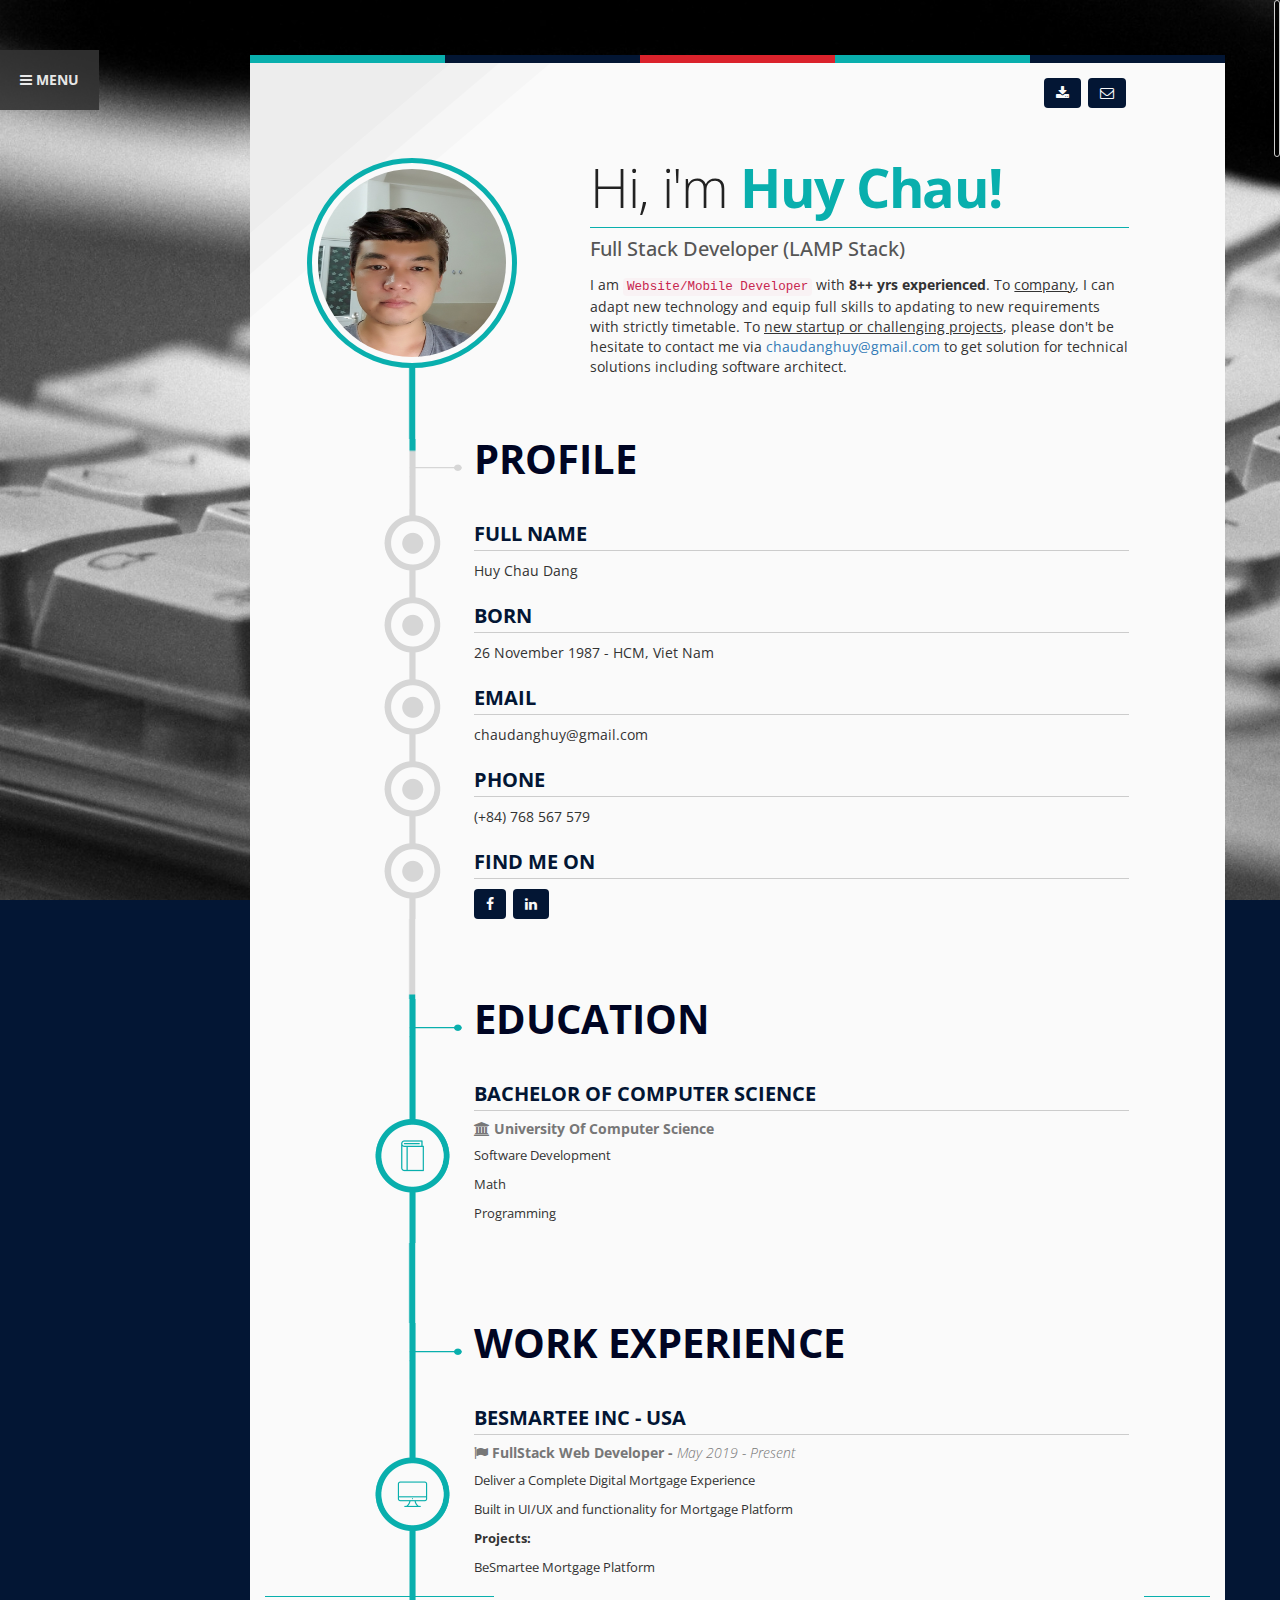
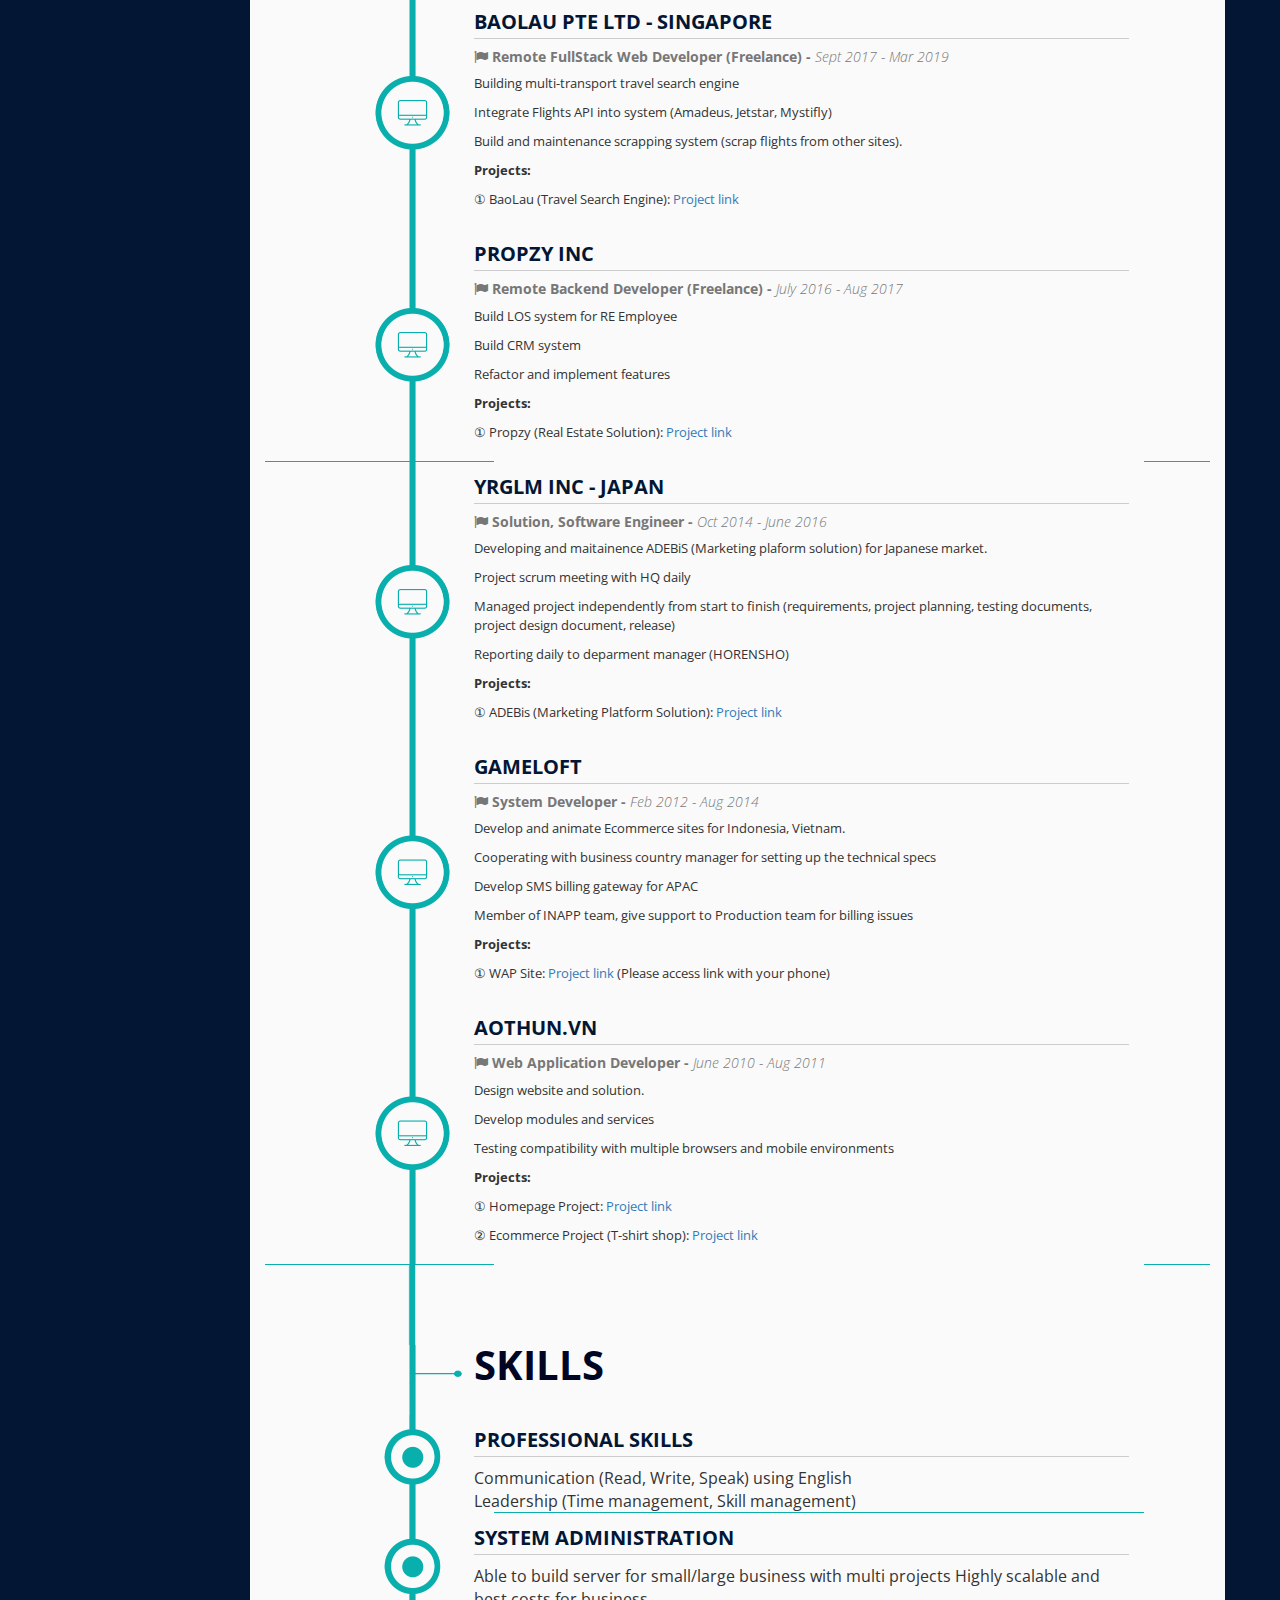
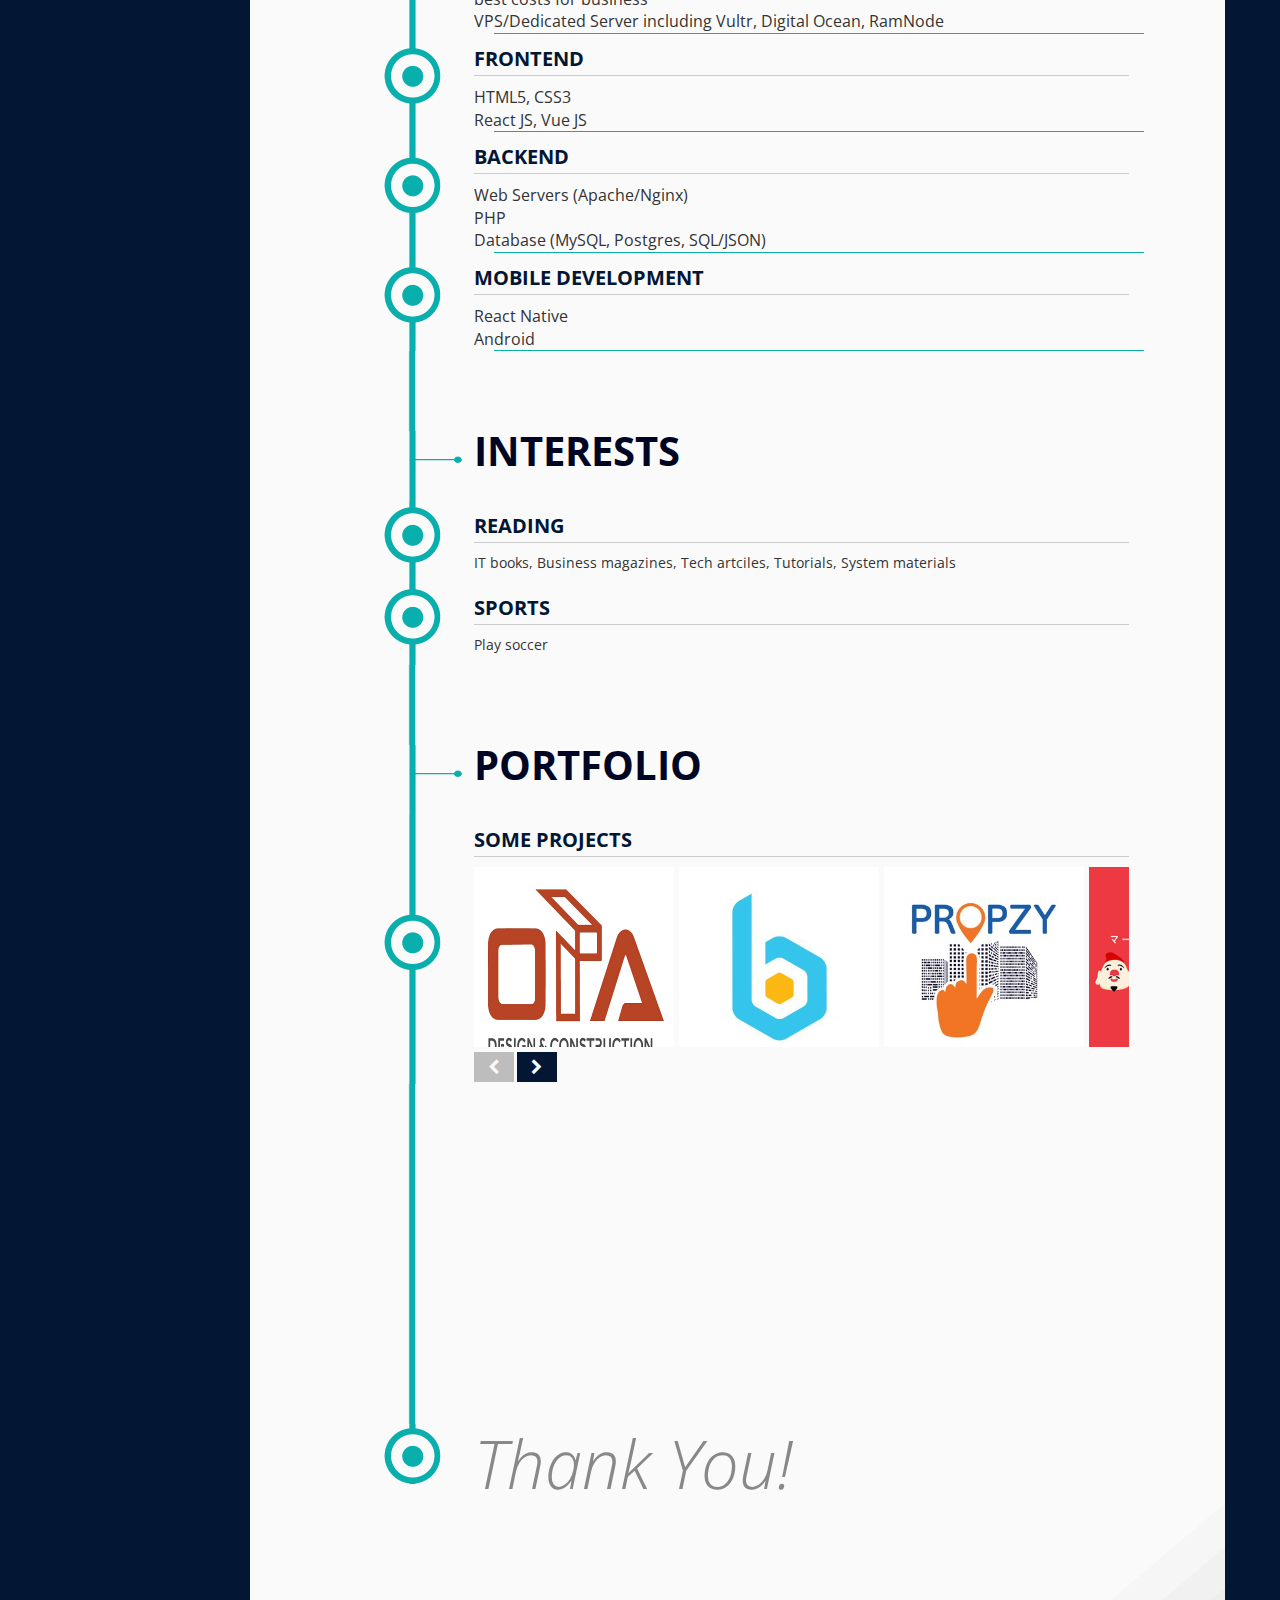
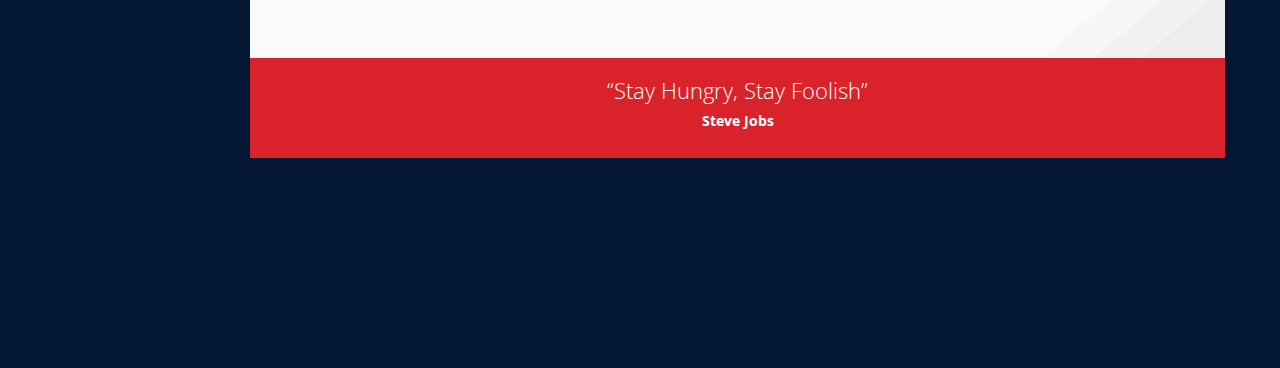
==== index.html @ f3440440 "change profile" ====
<!DOCTYPE html>
<html lang="en">
<head>
  <meta charset="utf-8">
  <!--[if IE]><meta http-equiv="X-UA-Compatible" content="IE=edge"><![endif]-->
  <meta name="viewport" content="width=device-width, initial-scale=1">

  <!-- Page title -->
  <title>Huy Chau Dang / CV & Portfolio</title>
  <!-- /Page title -->

  <!-- CSS Files
  ========================================================= -->
  <!-- Google web fonts - Open Sans -->
  <link href='http://fonts.googleapis.com/css?family=Open+Sans:400,300,700' rel='stylesheet' type='text/css'>
  <!-- /Google web fonts -->
  <!-- Bootstrap CSS -->
  <link href="webroot/bootstrap/css/bootstrap.min.css" rel="stylesheet">
  <!-- /Bootstrap CSS -->
  <!-- Font Awesome -->
  <link rel="stylesheet" href="webroot/font-awesome-4.6.3/css/font-awesome.min.css">
  <!-- /Font Awesome -->
  <!-- Nivo Lightbox -->
  <link href="webroot/css/nivo-lightbox.css" rel="stylesheet">
  <link rel="stylesheet" href="webroot/css/default.css" type="text/css" />
  <!-- /Nivo Lightbox -->
  <!-- Animate CSS -->
  <link href="webroot/css/animate.css" rel="stylesheet">
  <!-- /Animate CSS -->
  <!-- Theme Styles -->
  <link href="webroot/css/styles.css" rel="stylesheet">
   <link href="webroot/css/james.css" rel="stylesheet"> 
  <!-- Theme Styles -->
  <!-- / CSS Files
  ========================================================= -->


  <!-- HTML5 Shim and Respond.js IE8 support of HTML5 elements and media queries -->
  <!--[if lt IE 9]>
    <script src="https://oss.maxcdn.com/libs/html5shiv/3.7.0/html5shiv.js"></script>
    <script src="https://oss.maxcdn.com/libs/respond.js/1.4.2/respond.min.js"></script>
  <![endif]-->

  <!-- Favicon and Touch Icons
  ========================================================= -->
  <link rel="shortcut icon" href="favicon-vertica.ico" type="image/x-icon">
  <link rel="icon" href="favicon-vertica.ico" type="image/x-icon">
  <link href="apple-touch-icon-144.png" rel="apple-touch-icon-precomposed" sizes="144x144">
  <link href="apple-touch-icon-114-precomposed.png" rel="apple-touch-icon-precomposed" sizes="114x114">
  <link href="apple-touch-icon-72-precomposed.png" rel="apple-touch-icon-precomposed" sizes="72x72">
  <link href="apple-touch-icon-57.png" rel="apple-touch-icon-precomposed">
  <!-- /Favicon
  ========================================================= -->
</head>

<body data-spy="scroll" data-target="#side-menu">

<!-- Page Loader
========================================================= -->
<div class="loader" id="page-loader"> 
  <div class="loading-wrapper">
    <div class="tp-loader spinner"></div>
    <!-- Edit With Your Name -->
    <div class="side-menu-name">
      Huy <strong>Chau</strong>
    </div>
    <!-- /Edit With Your Name -->
    <!-- Edit With Your Job -->
    <p class="side-menu-job">Web Developer</p>
    <!-- /Edit With Your Job -->
  </div>   
</div>
<!-- /End of Page loader
========================================================= -->

<!-- SIDE MENU
========================================================= -->
<div class="side-menu-open hidden-sm hidden-xs">
  <!-- Menu-button -->
    <a href="#" class="btn btn-default side-menu-button"><i class="fa fa-bars"></i> MENU</a>
  <!-- /menu-button -->
</div>
<!-- Side Menu container -->
<div class="side-menu">
  <!-- close button -->
  <span id="side-menu-close"><i class="fa fa-times"></i></span>
  <!-- /close button -->

  <!-- Menu header -->
  <div class="side-menu-name">
    <!-- edit with your name -->
    Huy <strong>Chau</strong>
    <!-- /edit with your name -->
  </div>
  <!-- edit with your Job -->
  <p class="side-menu-job">Web Developer</p>
  <!-- /edit with your job -->
  <!-- /Menu Header -->

  <!-- Main Navigation -->
  <nav id="side-menu" class="side-menu-este">
    <ul class="nav side-menu-nav">
      <li><a href="#intro"><i class="fa fa-angle-right"></i> Intro</a></li>
      <li><a href="#education"><i class="fa fa-angle-right"></i> Education</a></li>
      <li><a href="#works"><i class="fa fa-angle-right"></i> Work Experience</a></li>
      <li><a href="#skills"><i class="fa fa-angle-right"></i> Skills</a></li>
      <li><a href="#interests"><i class="fa fa-angle-right"></i> Interests</a></li>
      <li><a href="#portfolio"><i class="fa fa-angle-right"></i> Portfolio</a></li>
      <!-- <li><a href="#contact"><i class="fa fa-angle-right"></i> Contact</a></li> -->
    </ul>
  </nav>
  <!-- /Main Navigation-->

  <!-- Other Buttons -->
  <div class="side-menu-buttons">
    <a href="webroot/files/cv_cdhuy.docx" class="btn btn-side-menu"><i class="fa fa-download"></i> Download my resume</a>
    <a href="https://chat.zalo.me/?phone=0768567579" target="_blank" class="btn btn-side-menu"><i class="fa fa-envelope-o"></i> Send me a message</a>
  </div>
  <!-- /Other Buttons-->
</div>
<!-- /side menu container -->

<!-- /SIDE MENU
========================================================= -->

<!-- CONTENT
========================================================= -->
<section id="content-body" class="container animated">
  <div class="row" id="intro">

    <!-- Header Colors -->
    <div class="col-md-10 col-sm-10  col-md-offset-2 col-sm-offset-1 clearfix top-colors">
      <div class="top-color top-color1"></div>
      <div class="top-color top-color2"></div>
      <div class="top-color top-color3"></div>
      <div class="top-color top-color1"></div>
      <div class="top-color top-color2"></div>
    </div>
    <!-- /Header Colors -->    
    
    <!-- Beginning of Content -->
    <div class="col-md-10 col-sm-10 col-md-offset-2 col-sm-offset-1 resume-container">
      
      <!-- Header Buttons -->
      <div class="row">
        <div class="header-buttons col-md-10 col-md-offset-1">
          <!-- Download Resume Button -->
          <a href="webroot/files/cv_cdhuy.docx" class="btn btn-default btn-top-resume"><i class="fa fa-download"></i><span class="btn-hide-text">Download my resume</span></a>
          <!-- /Download Resume Button -->
          <!-- Mail Button -->
          <a href="https://chat.zalo.me/?phone=0768567579" target="_blank" class="btn btn-default btn-top-message"><i class="fa fa-envelope-o"></i><span class="btn-hide-text">Send me a message</span></a>
          <!-- /Mail Button -->
        </div>
      </div>
      <!-- /Header Buttons -->

      <!-- =============== PROFILE INTRO ====================-->
      <div class="profile-intro row">
        <!-- Left Collum with Avatar pic -->
        <div class="col-md-4 profile-col">
          <!-- Avatar pic -->
          <div class="profile-pic">
            <div class="profile-border">
              <!-- Put your picture here ( 308px by 308px for retina display)-->
              <img class="img-fluid" src="webroot/img/avatar.jpeg" alt="">
              <!-- /Put your picture here -->
            </div>          
          </div>
           <!-- /Avatar pic -->
        </div>
        <!-- /Left columm with avatar pic -->
  
        <!-- Right Columm -->
        <div class="col-md-7">
          <!-- Welcome Title-->
          <h1 class="intro-title1">Hi, i'm <span class="color1 bold">Huy Chau!</span></h1>
          <!-- /Welcome Title -->
          <!-- Job - -->
          <h2 class="intro-title2">Full Stack Developer (LAMP Stack)</h2>
          <!-- /job -->
          <!-- Description -->
          <p>
            I am <code>Website/Mobile Developer</code> with <strong>8++ yrs experienced</strong>. To <u>company</u>, I can adapt new technology and equip full skills to apdating to new requirements with strictly timetable. To <u>new startup or challenging projects</u>, please don't be hesitate to contact me via <a href="mailto:chaudanghuy@gmail.com">chaudanghuy@gmail.com</a> to get solution for technical solutions including software architect.
          </p>		  
          <!-- /Description -->
        </div>
        <!-- /Right Collum -->
      </div>
      <!-- ============  /PROFILE INTRO ================= -->
      
      <!-- ============  TIMELINE ================= -->
      <div class="timeline-wrap">
        <div class="timeline-bg">

          <!-- ====>> SECTION: PROFILE INFOS <<====-->
          <section class="timeline profile-infos">

            <!-- VERTICAL MARGIN (necessary for the timeline effect) -->
            <div class="line row timeline-margin">
              <div class="content-wrap">
                <div class="col-md-1 bg1 timeline-space full-height hidden-sm hidden-xs"></div>
                <div class="col-md-2 timeline-progress hidden-sm hidden-xs full-height"></div>
                <div class="col-md-9 bg1 full-height"></div>
              </div>
            </div>
            <!-- /VERTICAL MARGIN -->

            <!-- SECTION TITLE -->
            <div class="line row">
              <!-- Margin Collums (necessary for the timeline effect) -->
              <div class="col-md-1 bg1 timeline-space full-height hidden-sm hidden-xs"></div>
              <div class="col-md-2 timeline-progress hidden-sm hidden-xs timeline-title full-height">
              </div>
              <!-- /Margin Collums -->
              <!-- Item Content -->
              <div class="col-md-8 content-wrap bg1">
                <!-- Section title -->
                <h2 class="section-title">Profile</h2>
                <!-- /Section title -->
              </div>
              <!-- /Item Content -->
              <!-- Margin Collum-->
              <div class="col-md-1 bg1 timeline-space full-height hidden-sm hidden-xs"></div>
              <!-- / Margin Collum-->
            </div>
            <!-- /SECTION TITLE -->

            <!-- SECTION ITEM -->
            <div class="line row">
              <!-- Margin Collums (necessary for the timeline effect) -->
              <div class="col-md-1 bg1 timeline-space full-height hidden-sm hidden-xs"></div>
              <div class="col-md-2 timeline-progress hidden-sm hidden-xs full-height timeline-point "></div>
              <!-- /Margin Collums -->
              <!-- Item Content -->
              <div class="col-md-8 content-wrap bg1">
                <div class="line-content">
                  <!-- Subtitle -->
                  <h3 class="section-item-title-1">Full Name</h3>
                  <!-- /Subtitle -->
                  <!-- content -->
                  <p>Huy Chau Dang</p>
                  <!-- /Content -->
                </div>
              </div>
              <!-- /Item Content -->
              <!-- Margin Collum-->
              <div class="col-md-1 bg1 timeline-space full-height hidden-sm hidden-xs"></div>
              <!-- /Margin Collum-->
            </div>
            <!-- /SECTION ITEM -->
            
            <!-- SECTION ITEM -->
            <div class="line row">
              <!-- Margin Collums (necessary for the timeline effect) -->
              <div class="col-md-1 bg1 timeline-space full-height hidden-sm hidden-xs"></div>
              <div class="col-md-2 timeline-progress hidden-sm hidden-xs full-height timeline-point "></div>
              <!-- /Margin Collums -->
              <!-- Item Content -->
              <div class="col-md-8 content-wrap bg1">
                <div class="line-content">
                  <!-- Subtitle -->
                  <h3 class="section-item-title-1">Born</h3>
                  <!-- /Subtitle -->
                  <!-- content -->
                  <p>26 November 1987 - HCM, Viet Nam</p>
                  <!-- /Content -->
                </div>
              </div>
              <!-- /Item Content -->
              <!-- Margin Collum-->
              <div class="col-md-1 bg1 timeline-space full-height hidden-sm hidden-xs"></div>
              <!-- /Margin Collum-->
            </div>
            <!-- /SECTION ITEM -->   

            <!-- SECTION ITEM -->
            <div class="line row">
              <!-- Margin Collums (necessary for the timeline effect) -->
              <div class="col-md-1 bg1 timeline-space full-height hidden-sm hidden-xs"></div>
              <div class="col-md-2 timeline-progress hidden-sm hidden-xs full-height timeline-point "></div>
              <!-- /Margin Collums -->
              <!-- Item Content -->
              <div class="col-md-8 content-wrap bg1">
                <div class="line-content">
                  <!-- Subtitle -->
                  <h3 class="section-item-title-1">Email</h3>
                  <!-- /Subtitle -->
                  <!-- content -->
                  <p>chaudanghuy@gmail.com</p>
                  <!-- /Content -->
                </div>
              </div>
              <!-- /Item Content -->
              <!-- Margin Collum -->
              <div class="col-md-1 bg1 timeline-space full-height hidden-sm hidden-xs"></div>
              <!-- /Margin Collums -->
            </div>
            <!-- /SECTION ITEM --> 
			
			<!-- SECTION ITEM -->
            <div class="line row">
              <!-- Margin Collums (necessary for the timeline effect) -->
              <div class="col-md-1 bg1 timeline-space full-height hidden-sm hidden-xs"></div>
              <div class="col-md-2 timeline-progress hidden-sm hidden-xs full-height timeline-point "></div>
              <!-- /Margin Collums -->
              <!-- Item Content -->
              <div class="col-md-8 content-wrap bg1">
                <div class="line-content">
                  <!-- Subtitle -->
                  <h3 class="section-item-title-1">Phone</h3>
                  <!-- /Subtitle -->
                  <!-- content -->
                  <p>(+84) 768 567 579</p>
                  <!-- /Content -->
                </div>
              </div>
              <!-- /Item Content -->
              <!-- Margin Collum -->
              <div class="col-md-1 bg1 timeline-space full-height hidden-sm hidden-xs"></div>
              <!-- /Margin Collums -->
            </div>
            <!-- /SECTION ITEM --> 

            <!-- SECTION ITEM -->
            <div class="line row">
              <!-- Margin Collums (necessary for the timeline effect) -->
              <div class="col-md-1 bg1 timeline-space full-height hidden-sm hidden-xs"></div>
              <div class="col-md-2 timeline-progress hidden-sm hidden-xs full-height timeline-point "></div>
              <!-- Margin Collums (necessary for the timeline effect) -->
              <!-- Item Content -->
              <div class="col-md-8 content-wrap bg1">
                <div class="line-content">
                  <!-- Subtitle -->
                  <h3 class="section-item-title-1">Find Me On</h3>
                  <!-- /Subtitle -->
                  <!-- content -->
                  <a href="https://www.facebook.com/chaudanghuy" class="btn btn-default"><i class="fa fa-facebook"></i></a> 
                  <!-- <a href="#" class="btn btn-default"><i class="fa fa-twitter"></i></a> -->
                  <a href="https://vn.linkedin.com/in/châu-huy-38834827" class="btn btn-default"><i class="fa fa-linkedin"></i></a>
                  <!-- <a href="#" class="btn btn-default"><i class="fa fa-link"></i></a>
                  <a href="#" class="btn btn-default"><i class="fa fa-paper-plane-o"></i></a> -->
                  <!-- /Content -->
                </div>
              </div>
              <!-- /Item Content -->
              <!-- Margin Collum -->
              <div class="col-md-1 bg1 timeline-space full-height hidden-sm hidden-xs"></div>
              <!-- /Margin Collum -->
            </div>
            <!-- /SECTION ITEM --> 
          </section>
          <!-- ==>> /SECTION: PROFILE INFOS -->     

          <!-- ====>> SECTION: EDUCATION <<====-->
          <section class="timeline education" id="education">

            <!-- Margin (necessary for the timeline effect) -->
            <div class="line row timeline-margin">
              <div class="content-wrap">
                <div class="col-md-1 bg1 timeline-space full-height hidden-sm hidden-xs"></div>
                <div class="col-md-2 timeline-progress hidden-sm hidden-xs full-height"></div>
                <div class="col-md-9 bg1 full-height"></div>
              </div>
            </div>
            <!-- /Margin -->

            <!-- SECTION TITLE -->
            <div class="line row">
              <!-- Margin Collums (necessary for the timeline effect) -->
              <div class="col-md-1 bg1 timeline-space full-height hidden-sm hidden-xs"></div>
              <div class="col-md-2 timeline-progress hidden-sm hidden-xs timeline-title full-height">
              </div>              
              <!-- /Margin Collums -->
              <!-- Item Content -->
              <div class="col-md-8 content-wrap bg1">
                <!-- Section title -->
                <h2 class="section-title">Education</h2>
                <!-- /Section title -->
              </div>
              <!-- /Item Content -->
              <!-- Margin Collum-->
              <div class="col-md-1 bg1 timeline-space full-height hidden-sm hidden-xs"></div>
              <!-- /Margin Collum-->
            </div>
            <!-- /SECTION TITLE -->

            <!-- SECTION ITEM -->
            <div class="line row">
              <!-- Margin Collums (necessary for the timeline effect) -->
              <div class="col-md-1 bg1 timeline-space full-height hidden-sm hidden-xs"></div>
              <div class="col-md-2 timeline-progress hidden-sm hidden-xs full-height timeline-education "></div>
              <!-- /Margin Collums -->
              <!-- Item Content -->
              <div class="col-md-8 content-wrap bg1">
                <div class="line-content line-content-education">
                  <!-- Graduation title -->
                  <h3 class="section-item-title-1">BACHELOR OF COMPUTER SCIENCE</h3>
                  <!-- /Graduation title -->
                  <!-- Graduation time -->
                  <h4 class="graduation-time"><i class="fa fa-university"></i> University Of Computer Science <!--- <span class="graduation-date">Graduation May 2009</span>--></h4>
                  <!-- /Graduation time -->
                  <!-- content -->
                  <div class="graduation-description">
                    <p>Software Development</p>
                    <p>Math</p>
                    <p>Programming</p>
                  </div>
                  <!-- /Content -->
                </div>
              </div>
              <!-- /Item Content -->
              <!-- Margin Collum -->
              <div class="col-md-1 bg1 timeline-space full-height hidden-sm hidden-xs"></div>
              <!-- /Margin Collum -->
            </div>
            <!-- /SECTION ITEM -->             
          </section>
          <!-- ==>> /SECTION: EDUCATION <<==== -->  

          <!-- ====>> SECTION: WORK EXPERIENCE <<====-->
          <section class="timeline work-experience" id="works">

            <!-- VERTICAL MARGIN (necessary for the timeline effect) -->
            <div class="line row timeline-margin">
              <div class="content-wrap">
                <div class="col-md-1 bg1 timeline-space full-height hidden-sm hidden-xs"></div>
                <div class="col-md-2 timeline-progress hidden-sm hidden-xs full-height"></div>
                <div class="col-md-9 bg1 full-height"></div>
              </div>
            </div>
            <!-- /VERTICAL MARGIN -->

            <!-- SECTION TITLE -->
            <div class="line row">
              <!-- Margin Collums (necessary for the timeline effect) -->
              <div class="col-md-1 bg1 timeline-space full-height hidden-sm hidden-xs"></div>
              <div class="col-md-2 timeline-progress hidden-sm hidden-xs timeline-title full-height"></div>
              <!-- /Margin Collums -->
              <!-- Item Content -->
              <div class="col-md-8 content-wrap bg1">
                <!-- Section title -->
                <h2 class="section-title">Work Experience</h2>
                <!-- /Section title -->
              </div>
              <!-- /Item Content -->
              <!-- Margin Collum-->
              <div class="col-md-1 bg1 timeline-space full-height hidden-sm hidden-xs"></div>
              <!-- /Margin Collum-->
            </div>
            <!-- /SECTION TITLE -->

            <!-- SECTION ITEM -->
            <div class="line row">
              <!-- Margin Collums (necessary for the timeline effect) -->
              <div class="col-md-1 bg1 timeline-space full-height hidden-sm hidden-xs"></div>
              <div class="col-md-2 timeline-progress hidden-sm hidden-xs full-height timeline-work "></div>
              <!-- /Margin Collums -->
              <!-- Item Content -->
              <div class="col-md-8 content-wrap bg1">
                <div class="line-content line-content-education">
                  <!-- Work Place -->
                  <h3 class="section-item-title-1">BeSmartee Inc - USA</h3>
                  <!-- /work place -->
                  <!-- Graduation time -->
                  <h4 class="job"><i class="fa fa-flag"></i> FullStack Web Developer - <span class="job-date">May 2019 - Present</span></h4>
                  <!-- /Graduation time -->
                  <!-- content -->
                  <div class="job-description">
					<p>Deliver a Complete Digital Mortgage Experience</p>
                    <p>Built in UI/UX and functionality for Mortgage Platform</p>
					<p><strong>Projects:</strong></p>
                    <p>BeSmartee Mortgage Platform</p>
                  </div>
                  <!-- /Content -->
                </div>
              </div>
              <!-- /Item Content -->
              <!-- Margin Collum-->
              <div class="col-md-1 bg1 timeline-space full-height hidden-sm hidden-xs"></div>
              <!-- /Margin Collum-->
            </div>
            <!-- /SECTION ITEM -->

            <!-- SECTION ITEM -->
            <div class="line row">
              <!-- Margin Collums (necessary for the timeline effect) -->
              <div class="col-md-1 bg1 timeline-space full-height hidden-sm hidden-xs"></div>
              <div class="col-md-2 timeline-progress hidden-sm hidden-xs full-height timeline-work "></div>
              <!-- /Margin Collums -->
              <!-- Item Content -->
              <div class="col-md-8 content-wrap bg1">
                <div class="line-content line-content-education">
                  <!-- Work Place -->
                  <h3 class="section-item-title-1">BaoLau PTE LTD - SINGAPORE</h3>
                  <!-- /work place -->
                  <!-- Graduation time -->
                  <h4 class="job"><i class="fa fa-flag"></i> Remote FullStack Web Developer (Freelance) - <span class="job-date">Sept 2017 - Mar 2019</span></h4>
                  <!-- /Graduation time -->
                  <!-- content -->
                  <div class="job-description">
					<p>Building multi-transport travel search engine</p>
                    <p>Integrate Flights API into system (Amadeus, Jetstar, Mystifly)</p>
                    <p>Build and maintenance scrapping system (scrap flights from other sites).</p>                    
					<p><strong>Projects:</strong></p>
                    <p>① BaoLau (Travel Search Engine): <a href="https://www.baolau.com/" target="_blank">Project link</a></p>
                  </div>
                  <!-- /Content -->
                </div>
              </div>
              <!-- /Item Content -->
              <!-- Margin Collum-->
              <div class="col-md-1 bg1 timeline-space full-height hidden-sm hidden-xs"></div>
              <!-- /Margin Collum-->
            </div>
            <!-- /SECTION ITEM -->

            <!-- SECTION ITEM -->
            <div class="line row">
              <!-- Margin Collums (necessary for the timeline effect) -->
              <div class="col-md-1 bg1 timeline-space full-height hidden-sm hidden-xs"></div>
              <div class="col-md-2 timeline-progress hidden-sm hidden-xs full-height timeline-work "></div>
              <!-- /Margin Collums -->
              <!-- Item Content -->
              <div class="col-md-8 content-wrap bg1">
                <div class="line-content line-content-education">
                  <!-- Work Place -->
                  <h3 class="section-item-title-1">Propzy Inc</h3>
                  <!-- /work place -->
                  <!-- Graduation time -->
                  <h4 class="job"><i class="fa fa-flag"></i> Remote Backend Developer (Freelance) - <span class="job-date">July 2016 - Aug 2017</span></h4>
                  <!-- /Graduation time -->
                  <!-- content -->
                  <div class="job-description">
                    <p>Build LOS system for RE Employee</p>
					<p>Build CRM system</p>
					<p>Refactor and implement features</p>
					<p><strong>Projects:</strong></p>
                    <p>① Propzy (Real Estate Solution): <a href="https://propzy.vn/" target="_blank">Project link</a></p>
                  </div>
                  <!-- /Content -->
                </div>
              </div>
              <!-- /Item Content -->
              <!-- Margin Collum-->
              <div class="col-md-1 bg1 timeline-space full-height hidden-sm hidden-xs"></div>
              <!-- /Margin Collum-->
            </div>
            <!-- /SECTION ITEM -->

            <!-- SECTION ITEM -->
            <div class="line row">
              <!-- Margin Collums (necessary for the timeline effect) -->
              <div class="col-md-1 bg1 timeline-space full-height hidden-sm hidden-xs"></div>
              <div class="col-md-2 timeline-progress hidden-sm hidden-xs full-height timeline-work "></div>
              <!-- /Margin Collums -->
              <!-- Item Content -->
              <div class="col-md-8 content-wrap bg1">
                <div class="line-content line-content-education">
                  <!-- Work Place -->
                  <h3 class="section-item-title-1">YRGLM Inc - Japan</h3>
                  <!-- /work place -->
                  <!-- Graduation time -->
                  <h4 class="job"><i class="fa fa-flag"></i> Solution, Software Engineer - <span class="job-date">Oct 2014 - June 2016</span></h4>
                  <!-- /Graduation time -->
                  <!-- content -->
                  <div class="job-description">
                    <p>Developing and maitainence ADEBiS (Marketing plaform solution) for Japanese market.</p>
                    <p>Project scrum meeting with HQ daily</p>
                    <p>Managed project independently from start to finish (requirements, project planning, testing documents, project design document, release)</p>                    
                    <p>Reporting daily to deparment manager (HORENSHO)</p>
                    <p><strong>Projects:</strong></p>
                    <p>① ADEBis (Marketing Platform Solution): <a href="http://hotei.ebis.ne.jp" target="_blank">Project link</a></p>
                  </div>
                  <!-- /Content -->
                </div>
              </div>
              <!-- /Item Content -->
              <!-- Margin Collum-->
              <div class="col-md-1 bg1 timeline-space full-height hidden-sm hidden-xs"></div>
              <!-- /Margin Collum-->
            </div>
            <!-- /SECTION ITEM -->

            <!-- SECTION ITEM -->
            <div class="line row">
              <!-- Margin Collums (necessary for the timeline effect) -->
              <div class="col-md-1 bg1 timeline-space full-height hidden-sm hidden-xs"></div>
              <div class="col-md-2 timeline-progress hidden-sm hidden-xs full-height timeline-work "></div>
              <!-- /Margin Collums -->
              <!-- Item Content -->
              <div class="col-md-8 content-wrap bg1">
                <div class="line-content line-content-education">
                  <!-- Work Place -->
                  <h3 class="section-item-title-1">Gameloft</h3>
                  <!-- /work place -->
                  <!-- Graduation time -->
                  <h4 class="job"><i class="fa fa-flag"></i> System Developer - <span class="job-date">Feb 2012 - Aug 2014</span></h4>
                  <!-- /Graduation time -->
                  <!-- content -->
                  <div class="job-description">
                    <p>Develop and animate Ecommerce sites for Indonesia, Vietnam.</p>
                    <p>Cooperating with business country manager for setting up the technical specs</p>
                    <p>Develop SMS billing gateway for APAC</p>
                    <p>Member of INAPP team, give support to Production team for billing issues</p>
                    <p><strong>Projects:</strong></p>
                    <p>① WAP Site: <a href="http://wapshop.gameloft.com/" target="_blank">Project link</a> (Please access link with your phone)</p>
                  </div>
                  <!-- /Content -->
                </div>
              </div>
              <!-- /Item Content -->
              <!-- Margin Collum-->
              <div class="col-md-1 bg1 timeline-space full-height hidden-sm hidden-xs"></div>
              <!-- /Margin Collum-->
            </div>
            <!-- /SECTION ITEM -->  

            <!-- SECTION ITEM -->
            <div class="line row">
              <!-- Margin Collums (necessary for the timeline effect) -->
              <div class="col-md-1 bg1 timeline-space full-height hidden-sm hidden-xs"></div>
              <div class="col-md-2 timeline-progress hidden-sm hidden-xs full-height timeline-work "></div>
              <!-- /Margin Collums -->
              <!-- Item Content -->
              <div class="col-md-8 content-wrap bg1">
                <div class="line-content line-content-education">
                  <!-- Work Place -->
                  <h3 class="section-item-title-1">Aothun.vn</h3>
                  <!-- /work place -->
                  <!-- Graduation time -->
                  <h4 class="job"><i class="fa fa-flag"></i> Web Application Developer - <span class="job-date">June 2010 - Aug 2011</span></h4>
                  <!-- /Graduation time -->
                  <!-- content -->
                  <div class="job-description">
                    <p>Design website and solution.</p>
                    <p>Develop modules and services</p>
                    <p>Testing compatibility with multiple browsers and mobile environments</p>
                    <p><strong>Projects:</strong></p>
                    <p>① Homepage Project: <a href="http://www.aothun.vn" target="_blank">Project link</a></p>
                    <p>② Ecommerce Project (T-shirt shop): <a href="http://shop.aothun.vn" target="_blank">Project link</a></p>                    
                  </div>
                  <!-- /Content -->
                </div>
              </div>
              <!-- /Item Content -->
              <!-- Margin Collum-->
              <div class="col-md-1 bg1 timeline-space full-height hidden-sm hidden-xs"></div>
              <!-- /Margin Collum-->
            </div>
            <!-- /SECTION ITEM -->           
          </section>
          <!-- ==>> /SECTION: WORK EXPERIENCE <<==== --> 

          <!-- ====>> SECTION: SKILLS <<====-->
          <section class="timeline skills" id="skills">

            <!-- VERTICAL MARGIN (necessary for the timeline effect) -->
            <div class="line row timeline-margin">
              <div class="content-wrap">
                <div class="col-md-1 bg1 timeline-space full-height hidden-sm hidden-xs"></div>
                <div class="col-md-2 timeline-progress hidden-sm hidden-xs full-height"></div>
                <div class="col-md-9 bg1 full-height"></div>
              </div>
            </div>
            <!-- /VERTICAL MARGIN -->

            <!-- SECTION TITLE -->
            <div class="line row">
              <!-- VERTICAL MARGIN (necessary for the timeline effect) -->
              <div class="col-md-1 bg1 timeline-space full-height hidden-sm hidden-xs"></div>
              <div class="col-md-2 timeline-progress hidden-sm hidden-xs timeline-title full-height"></div>
              <!-- /VERTICAL MARGIN (necessary for the timeline effect) -->
              <!-- Item Content -->
              <div class="col-md-8 content-wrap bg1">
                <!-- Section title -->
                <h2 class="section-title">Skills</h2>
                <!-- /Section title -->
              </div>
              <!-- /Item Content -->
              <!-- Margin Collum-->
              <div class="col-md-1 bg1 timeline-space full-height hidden-sm hidden-xs"></div>
              <!-- /Margin Collum-->
            </div>
            <!-- /SECTION TITLE -->

            <!-- SECTION ITEM -->
            <div class="line row">
              <!-- Margin Collums (necessary for the timeline effect) -->
              <div class="col-md-1 bg1 timeline-space full-height hidden-sm hidden-xs"></div>
              <div class="col-md-2 timeline-progress hidden-sm hidden-xs full-height timeline-point "></div>
              <!-- / Margin Collums -->
              <!-- Item Content -->
              <div class="col-md-8 content-wrap bg1">
                <div class="line-content">
                  <!-- Subtitle -->
                  <h3 class="section-item-title-1">Professional Skills</h3>
                  <!-- /Subtitle -->
                  <!-- content -->
                  <ul class="skills-list">
                    <!-- item-list -->
                    <li>
                      Communication (Read, Write, Speak) using English
                    </li>
                    <!-- /item list -->
                    <!-- item-list -->
                    <li>
                     Leadership (Time management, Skill management)
                    </li>
                    <!-- /item list -->
                    <!-- item-list -->
                    <!-- <li>
                      
                    </li> -->
                    <!-- /item list -->
                  </ul>
                  <!-- /Content -->
                </div>
              </div>
              <!-- /Item Content -->
              <!-- Margin Collum-->
              <div class="col-md-1 bg1 timeline-space full-height hidden-sm hidden-xs"></div>
              <!-- /Margin Collum-->
            </div>
            <!-- /SECTION ITEM -->
            
            <!-- SECTION ITEM -->
            <div class="line row">
              <!-- Margin Collums (necessary for the timeline effect) -->
              <div class="col-md-1 bg1 timeline-space full-height hidden-sm hidden-xs"></div>
              <div class="col-md-2 timeline-progress hidden-sm hidden-xs full-height timeline-point "></div>
              <!-- /Margin Collums -->
              <!-- Item Content -->
              <div class="col-md-8 content-wrap bg1">
                <div class="line-content">
                  <!-- Subtitle -->
                  <h3 class="section-item-title-1">System Administration</h3>
                  <!-- /Subtitle -->
                  <!-- content -->
                  <ul class="skills-list">
                    <!-- item-list -->
                    <li>
                      Able to build server for small/large business with multi projects
                      Highly scalable and best costs for business                      
                    </li>
                    <!-- /item list -->
                    <!-- item-list -->
                    <li>
                      VPS/Dedicated Server including Vultr, Digital Ocean, RamNode
                    </li>
                  </ul>
                  <!-- /Content -->
                </div>
              </div>
              <!-- /Item Content -->              
              <!-- Margin Collum-->
              <div class="col-md-1 bg1 timeline-space full-height hidden-sm hidden-xs"></div>
              <!-- /Margin Collum-->
            </div>
            <!-- /SECTION ITEM --> 

            <!-- SECTION ITEM -->
            <div class="line row">
              <!-- Margin Collums (necessary for the timeline effect) -->
              <div class="col-md-1 bg1 timeline-space full-height hidden-sm hidden-xs"></div>
              <div class="col-md-2 timeline-progress hidden-sm hidden-xs full-height timeline-point "></div>
              <!-- /Margin Collums (necessary for the timeline effect) -->
              <!-- Item Content -->
              <div class="col-md-8 content-wrap bg1">
                <div class="line-content">
                  <!-- Subtitle -->
                  <h3 class="section-item-title-1">Frontend</h3>
                  <!-- /Subtitle -->
                  <!-- content -->
                  <ul class="skills-list">
                    <!-- item-list -->
                    <li>
                      HTML5, CSS3
                    </li>
                    <li>
                      React JS, Vue JS
                    </li>
                  </ul>
                  <!-- /Content -->
                </div>
              </div>
              <!-- /Item Content -->
              <!-- Margin Collum-->
              <div class="col-md-1 bg1 timeline-space full-height hidden-sm hidden-xs"></div>
              <!-- /Margin Collum-->
            </div>
            <!-- /SECTION ITEM --> 

            <!-- SECTION ITEM -->
            <div class="line row">
              <!-- Margin Collums (necessary for the timeline effect) -->
              <div class="col-md-1 bg1 timeline-space full-height hidden-sm hidden-xs"></div>
              <div class="col-md-2 timeline-progress hidden-sm hidden-xs full-height timeline-point "></div>
              <!-- Item Content -->
              <div class="col-md-8 content-wrap bg1">
                <div class="line-content">
                  <!-- Subtitle -->
                  <h3 class="section-item-title-1">Backend</h3>
                  <!-- /Subtitle -->
                  <!-- content -->
                  <ul class="skills-list">
                    <!-- item-list -->
                    <li>
                      Web Servers (Apache/Nginx)
                    </li>
                    <!-- /item list -->
                    <!-- item-list -->
                    <li>
                      PHP
                    </li>
                    <!-- /item list -->
                    <!-- item-list -->
                    <li>
                      Database (MySQL, Postgres, SQL/JSON)
                    </li>
                    <!-- /item list -->
                  </ul>
                  <!-- /Content -->
                </div>
              </div>
              <!-- /Item Content -->
              <!-- Margin Collum-->
              <div class="col-md-1 bg1 timeline-space full-height hidden-sm hidden-xs"></div>
              <!-- /Margin Collum-->
            </div>
            <!-- /SECTION ITEM --> 

            <!-- SECTION ITEM -->
            <div class="line row">
              <!-- Margin Collums (necessary for the timeline effect) -->
              <div class="col-md-1 bg1 timeline-space full-height hidden-sm hidden-xs"></div>
              <div class="col-md-2 timeline-progress hidden-sm hidden-xs full-height timeline-point "></div>
              <!-- Item Content -->
              <div class="col-md-8 content-wrap bg1">
                <div class="line-content">
                  <!-- Subtitle -->
                  <h3 class="section-item-title-1">Mobile Development</h3>
                  <!-- /Subtitle -->
                  <!-- content -->
                  <ul class="skills-list">
                    <!-- item-list -->
                    <li>
                      React Native
                    </li>
                    <!-- /item list -->
                    <!-- item-list -->
                    <li>
                      Android
                    </li>
                    <!-- /item list -->                    
                  </ul>
                  <!-- /Content -->
                </div>
              </div>
              <!-- /Item Content -->
              <!-- Margin Collum-->
              <div class="col-md-1 bg1 timeline-space full-height hidden-sm hidden-xs"></div>
              <!-- /Margin Collum-->
            </div>
            <!-- /SECTION ITEM --> 
          </section>
          <!-- ==>> /SECTION: SKILLS -->

          <!-- ====>> SECTION: INTERESTS <<====-->
          <section class="timeline" id="interests">

            <!-- VERTICAL MARGIN (necessary for the timeline effect) -->
            <div class="line row timeline-margin">
              <div class="content-wrap">
                <div class="col-md-1 bg1 timeline-space full-height hidden-sm hidden-xs"></div>
                <div class="col-md-2 timeline-progress hidden-sm hidden-xs full-height"></div>
                <div class="col-md-9 bg1 full-height"></div>
              </div>
            </div>
            <!-- /VERTICAL MARGIN -->

            <!-- SECTION TITLE -->
            <div class="line row">
              <!-- Margin Collums (necessary for the timeline effect) -->
              <div class="col-md-1 bg1 timeline-space full-height hidden-sm hidden-xs"></div>
              <div class="col-md-2 timeline-progress hidden-sm hidden-xs timeline-title full-height"></div>
              <!-- /Margin Collums -->
              <!-- Item Content -->
              <div class="col-md-8 content-wrap bg1">
                <!-- Section title -->
                <h2 class="section-title">Interests</h2>
                <!-- /Section title -->
              </div>
              <!-- /Item Content -->
              <!-- Margin Collum-->
              <div class="col-md-1 bg1 timeline-space full-height hidden-sm hidden-xs"></div>
              <!-- /Margin Collum-->
            </div>
            <!-- /SECTION TITLE -->

            <!-- SECTION ITEM -->
            <div class="line row">
              <!-- Margin Collums (necessary for the timeline effect) -->
              <div class="col-md-1 bg1 timeline-space full-height hidden-sm hidden-xs"></div>
              <div class="col-md-2 timeline-progress hidden-sm hidden-xs full-height timeline-point "></div>
              <!-- /Margin Collums -->
              <!-- Item Content -->
              <div class="col-md-8 content-wrap bg1">
                <div class="line-content">
                  <!-- Subtitle -->
                  <h3 class="section-item-title-1">Reading</h3>
                  <!-- /Subtitle -->
                  <!-- content -->
                  <p>IT books, Business magazines, Tech artciles, Tutorials, System materials</p>
                  <!-- /Content -->
                </div>
              </div>
              <!-- /Item Content -->
              <!-- Margin Collum-->
              <div class="col-md-1 bg1 timeline-space full-height hidden-sm hidden-xs"></div>
              <!-- /Margin Collum-->
            </div>
            <!-- /SECTION ITEM -->
            
            <!-- SECTION ITEM -->
            <div class="line row">
              <!-- Margin Collums (necessary for the timeline effect) -->
              <div class="col-md-1 bg1 timeline-space full-height hidden-sm hidden-xs"></div>
              <div class="col-md-2 timeline-progress hidden-sm hidden-xs full-height timeline-point "></div>
              <!-- /Margin Collums -->
              <!-- Item Content -->
              <div class="col-md-8 content-wrap bg1">
                <div class="line-content">
                  <!-- Subtitle -->
                  <h3 class="section-item-title-1">Sports</h3>
                  <!-- /Subtitle -->
                  <!-- content -->
                  <p>Play soccer</p>
                  <!-- /Content -->
                </div>
              </div>
              <!-- /Item Content -->
              <!-- Margin Collum-->
              <div class="col-md-1 bg1 timeline-space full-height hidden-sm hidden-xs"></div>
              <!-- /Margin Collum-->
            </div>
            <!-- /SECTION ITEM -->   
          </section>
          <!-- ==>> /SECTION: INTERESTS -->

           <!-- ====>> SECTION: PORTFOLIO <<====-->
          <section class="timeline portfolio" id="portfolio">

            <!-- VERTICAL MARGIN (necessary for the timeline effect) -->
            <div class="line row timeline-margin">
              <div class="content-wrap">
                <div class="col-md-1 bg1 timeline-space full-height hidden-sm hidden-xs"></div>
                <div class="col-md-2 timeline-progress hidden-sm hidden-xs full-height"></div>
                <div class="col-md-9 bg1 full-height"></div>
              </div>
            </div>
            <!-- /VERTICAL MARGIN -->

            <!-- SECTION TITLE -->
            <div class="line row">
              <!-- Margin Collums (necessary for the timeline effect) -->
              <div class="col-md-1 bg1 timeline-space full-height hidden-sm hidden-xs"></div>
              <div class="col-md-2 timeline-progress hidden-sm hidden-xs timeline-title full-height"></div>
              <!-- /Margin Collums -->
              <!-- Item Content -->
              <div class="col-md-8 content-wrap bg1">
                <!-- Section title -->
                <h2 class="section-title">Portfolio</h2>
                <!-- /Section title -->
              </div>
              <!-- Item Content -->
              <!-- Margin Collum-->
              <div class="col-md-1 bg1 timeline-space full-height hidden-sm hidden-xs"></div>
              <!-- /Margin Collum-->
            </div>
            <!-- /SECTION TITLE -->

            <!-- SECTION ITEM -->
            <div class="line row">
              <!-- Margin Collums (necessary for the timeline effect) -->
              <div class="col-md-1 bg1 timeline-space full-height hidden-sm hidden-xs"></div>
              <div class="col-md-2 timeline-progress hidden-sm hidden-xs full-height timeline-point "></div>
              <!-- /Margin Collums -->
              <!-- Item Content -->
              <div class="col-md-8 content-wrap bg1">
                <div class="line-content">
                  <!-- Subtitle -->
                  <h3 class="section-item-title-1">Some Projects</h3>
                  <!-- /Subtitle -->
                  <!-- content -->
                  <div class="portfolio-itens clearfix">  
                    
                    <!-- Portfolio item -->
                    <div class="portfolio-item">
                      <!-- Link to the item image (Put the long description on  "a" title)-->
                      <a href="https://www.ota.com.vn" target="_blank" title="BaoLau" class="nivobox" data-lightbox-gallery="portfolio" style="background-color: black; height: 100%">
                        <div class="hover">
                          <p class="zoomi"><i class="fa fa-search"></i></p>
                          <!-- Item short title -->
                          <p class="portfolio-item-title"><strong>Architect & Design Solution Agency</strong><br/></p>
                        </div>
                        <div class="hover-bg-wrapper">
                          <div class="hover-bg"></div>
                        </div>
                        <div class="portfolio-item-thumbnail">
                          <!-- Thumbnail of the portfolio image (400x360 for retina display) -->
                          <img src="webroot/img/ota_logo.png" alt="">
                        </div>                        
                      </a>
                    </div>
                    <!-- /Portfolio item -->
                    
                    <!-- Portfolio item -->
                    <div class="portfolio-item">
                      <!-- Link to the item image (Put the long description on  "a" title)-->
                      <a href="https://www.baolau.com" target="_blank" title="BaoLau" class="nivobox" data-lightbox-gallery="portfolio" style="background-color: black; height: 100%">
                        <div class="hover">
                          <p class="zoomi"><i class="fa fa-search"></i></p>
                          <!-- Item short title -->
                          <p class="portfolio-item-title"><strong>Travel Search Engine</strong><br/></p>
                        </div>
                        <div class="hover-bg-wrapper">
                          <div class="hover-bg"></div>
                        </div>
                        <div class="portfolio-item-thumbnail">
                          <!-- Thumbnail of the portfolio image (400x360 for retina display) -->
                          <img src="webroot/img/baolau.jpg" alt="">
                        </div>                        
                      </a>
                    </div>
                    <!-- /Portfolio item -->  

                    <!-- Portfolio item -->
                    <div class="portfolio-item">
                      <!-- Link to the item image (Put the long description on  "a" title)-->
                      <a href="https://www.propzy.vn/" target="_blank" title="Propzy" class="nivobox" data-lightbox-gallery="portfolio">
                        <div class="hover">
                          <p class="zoomi"><i class="fa fa-search"></i></p>
                          <!-- Item short title -->
                          <p class="portfolio-item-title"><strong>Real Estate</strong><br/> Solution</p>
                        </div>
                        <div class="hover-bg-wrapper">
                          <div class="hover-bg"></div>
                        </div>
                        <div class="portfolio-item-thumbnail">
                          <!-- Thumbnail of the portfolio image (400x360 for retina display) -->
                          <img src="webroot/img/propzy.jpg" alt="">
                        </div>                        
                      </a>
                    </div>
                    <!-- /Portfolio item -->

                    <!-- Portfolio item -->
                    <div class="portfolio-item">
                      <!-- Link to the item image (Put the long description on  "a" title)-->
                      <a href="webroot/img/ebis.JPG" title="Homepage of Marketing Platform ADEBis" class="nivobox" data-lightbox-gallery="portfolio">
                        <div class="hover">
                          <p class="zoomi"><i class="fa fa-search"></i></p>
                          <!-- Item short title -->
                          <p class="portfolio-item-title"><strong>ADEBis</strong><br/> Marketing Platform Solution</p>
                        </div>
                        <div class="hover-bg-wrapper">
                          <div class="hover-bg"></div>
                        </div>
                        <div class="portfolio-item-thumbnail">
                          <!-- Thumbnail of the portfolio image (400x360 for retina display) -->
                          <img src="webroot/img/template-icon-03.jpg" alt="">
                        </div>                        
                      </a>
                    </div>
                    <!-- /Portfolio item -->       
                    
                    <!-- Portfolio item -->
                    <div class="portfolio-item">
                      <!-- Link to the item image (Put the long description on  "a" title)-->
                      <a href="https://www.phimmuot.net" target="_blank" title="PhimMuot" class="nivobox" data-lightbox-gallery="portfolio" style="background-color: black; height: 100%">
                        <div class="hover">
                          <p class="zoomi"><i class="fa fa-search"></i></p>
                          <!-- Item short title -->
                          <p class="portfolio-item-title"><strong>Phim Muot</strong><br/></p>
                        </div>
                        <div class="hover-bg-wrapper">
                          <div class="hover-bg"></div>
                        </div>
                        <div class="portfolio-item-thumbnail">
                          <!-- Thumbnail of the portfolio image (400x360 for retina display) -->
                          <img src="webroot/img/phimmuot_logo.png" alt="">
                        </div>                        
                      </a>
                    </div>
                    <!-- /Portfolio item -->  
                  </div>
                  <!-- /Content -->
                </div>
              </div>
              <!-- Item Content -->
              <!-- Margin Collum-->
              <div class="col-md-1 bg1 timeline-space full-height hidden-sm hidden-xs"></div>
              <!-- /Margin Collum-->
            </div>
            <!-- /SECTION ITEM -->
          </section>
          <!-- ==>> /SECTION: PORTFOLIO -->
        
          <!-- ====>> SECTION: CONTACT <<====-->
          <section class="timeline" id="contact">

            <!-- VERTICAL MARGIN (necessary for the timeline effect) -->
            <div class="line row timeline-margin">
              <div class="content-wrap">
                <div class="col-md-1 bg1 timeline-space full-height hidden-sm hidden-xs"></div>
                <div class="col-md-2 timeline-progress hidden-sm hidden-xs full-height"></div>
                <div class="col-md-9 bg1 full-height"></div>
              </div>
            </div>
            <!-- /VERTICAL MARGIN -->

            <!-- SECTION TITLE -->            
            <!-- SECTION ITEM -->            
            <!-- /SECTION ITEM -->            
          </section>
          <!-- ==>> /SECTION: CONTACT -->

          <!-- ====>> SECTION: THANK YOU <<====-->
          <section class="timeline profile-infos">

            <!-- VERTICAL MARGIN (necessary for the timeline effect) -->
            <div class="line row timeline-margin timeline-margin-big">
              <div class="content-wrap">
                <div class="col-md-1 bg1 timeline-space full-height hidden-sm hidden-xs"></div>
                <div class="col-md-2 timeline-progress hidden-sm hidden-xs full-height"></div>
                <div class="col-md-9 bg1 full-height"></div>
              </div>
            </div>
            <!-- /VERTICAL MARGIN -->

            <!-- SECTION ITEM -->
            <div class="line row line-thank-you">
              <!-- Margin Collums (necessary for the timeline effect) -->
              <div class="col-md-1 bg1 timeline-space full-height hidden-sm hidden-xs"></div>
              <div class="col-md-2 timeline-progress hidden-sm hidden-xs full-height timeline-point "></div>
              <!-- /Margin Collums -->
              <!-- Item Content -->
              <div class="col-md-8 content-wrap bg1">
                <div class="line-content">
                  <!-- Subtitle -->
                  <h3 class="thank-you">Thank You!</h3>
                  <!-- /Subtitle -->
                </div>
              </div>
              <!-- /Item Content -->
              <!-- Margin Collum-->
              <div class="col-md-1 bg1 timeline-space full-height hidden-sm hidden-xs"></div>
              <!-- / Margin Collum-->
            </div>
            <!-- /SECTION ITEM -->            
          </section>
          <!-- ==>> /SECTION: PROFILE INFOS -->
        </div>
      </div>
      <!-- ============  /TIMELINE ================= -->

      <!-- ============  FOOTER ================= -->
      <footer id="footer" class="row">
        <!-- Put your Quote Here-->
        <p class="quote">“Stay Hungry, Stay Foolish”</p>
        <!-- /Quote -->
        <!-- Quote Autor -->
        <p class="author">Steve Jobs</p>
        <!-- /Quote Autor -->
      </footer>
      <!-- ============  /FOOTER ================= -->
    </div> 
  </div> 
</section>
<!-- /CONTENT
========================================================= -->

<!-- Contact Form - Ajax Messages
========================================================= -->
<!-- Form Sucess -->
<div class="form-result modal-wrap" id="contactSuccess">
  <div class="modal-bg"></div>
  <div class="modal-content">
    <h4 class="modal-title"><i class="fa fa-check-circle"></i> Success!</h4>
    <p>Your message has been sent!</p>
  </div>
</div>
<!-- /Form Sucess -->
<!-- form-error -->
<div class="form-result modal-wrap" id="contactError">
  <div class="modal-bg"></div>
  <div class="modal-content">
    <h4 class="modal-title"><i class="fa fa-times"></i> Error</h4>
    <p>There was an error sending your message.</p>
  </div>
</div>
<!-- /form-error -->

<!-- Contact Form - Ajax Messages
========================================================= -->

<!-- Javascript Files
========================================================= -->
<!-- jQuery (necessary for plugins) -->
<script src="webroot/js/jquery.min.js"></script>
<!-- /jquery -->
<!-- bootstrap -->
<script src="webroot/bootstrap/js/bootstrap.min.js"></script>
<!-- /bootstrap -->
<!-- easing -->
<script src="webroot/js/jquery.easing.min.js"></script>
<!-- /easing -->
<!-- jQuery Mousewheel -->
<script src="webroot/js/jquery.mousewheel.min.js"></script>
<!-- /jQuery Mousewheel -->
<!-- jQuery Mousewheel Smoothscroll -->
<script src="webroot/js/jquery.nicescroll.min.js"></script>
<script src="webroot/js/jquery.nicescroll.plus.js"></script>
<!-- /jQuery Mousewheel Smoothscroll -->
<!-- Waypoints (for CSS3 animations) -->
<script src="webroot/js/waypoints.min.js"></script>
<!-- /waypoints -->
<!-- Modal box-->
<script src="webroot/js/nivo-lightbox.min.js"></script>
<!-- /Modal Box -->
<!-- Carousel-->
<script src="webroot/js/jquery.bxslider.min.js"></script>
<!-- /Carousel -->
<!-- Front-end Validator (for forms) -->
<script src="webroot/js/jquery.validate.min.js"></script>
<!-- /Front-end Validator -->
<!-- placeholder Support for IE -->
<script src="webroot/js/placeholders.jquery.min.js"></script>
<!-- /placeholder support -->
<!-- Cross-browser -->
<script src="webroot/js/cross-browser.js"></script>
<!-- /Cross-browser -->
<!-- Configurations -->
<script src="webroot/js/main.js"></script>
<!-- Global site tag (gtag.js) - Google Analytics -->
<script async src="https://www.googletagmanager.com/gtag/js?id=UA-174984870-1"></script>
<script>
  window.dataLayer = window.dataLayer || [];
  function gtag(){dataLayer.push(arguments);}
  gtag('js', new Date());

  gtag('config', 'UA-174984870-1');
</script>
</body>
</html>
---- webroot/css/default.css ----
/*
 * Nivo Lightbox Default Theme v1.0
 * http://dev7studios.com/nivo-lightbox
 *
 * Copyright 2013, Dev7studios
 * Free to use and abuse under the MIT license.
 * http://www.opensource.org/licenses/mit-license.php
 */
 
.nivo-lightbox-theme-default.nivo-lightbox-overlay { 
	background: #666;
	background: rgba(0,0,0,0.6); 
}
.nivo-lightbox-theme-default .nivo-lightbox-content.nivo-lightbox-loading { background: url(loading.gif) no-repeat 50% 50%; }

.nivo-lightbox-theme-default .nivo-lightbox-nav {
	top: 10%;
	width: 8%;
	height: 80%;
	text-indent: -9999px;
	background-repeat: no-repeat;
	background-position: 50% 50%;
	opacity: 0.5;
}
.nivo-lightbox-theme-default .nivo-lightbox-nav:hover { 
	opacity: 1; 
	background-color: rgba(0,0,0,0.5);
}
.nivo-lightbox-theme-default .nivo-lightbox-prev { 
	background-image: url(prev.png); 
	border-radius: 0 3px 3px 0;
}
.nivo-lightbox-theme-default .nivo-lightbox-next { 
	background-image: url(next.png); 
	border-radius: 3px 0 0 3px;
}

.nivo-lightbox-theme-default .nivo-lightbox-close {
	display: block;
	background: url(close.png) no-repeat 0px 0px;
	width: 16px;
	height: 16px;
	text-indent: -9999px;
	padding: 5px;
	opacity: 0.5;
}
.nivo-lightbox-theme-default .nivo-lightbox-close:hover { opacity: 1; }

.nivo-lightbox-theme-default .nivo-lightbox-title-wrap { bottom: -7%; }
.nivo-lightbox-theme-default .nivo-lightbox-title {
	font: 14px/20px 'Helvetica Neue', Helvetica, Arial, sans-serif;
	font-style: normal;
	font-weight: normal;
	background: #000;
	color: #fff;
	padding: 7px 15px;
	border-radius: 30px;
}

.nivo-lightbox-theme-default .nivo-lightbox-image img {
	background: #fff;
	-webkit-box-shadow: 0px 1px 1px rgba(0,0,0,0.4);
	   -moz-box-shadow: 0px 1px 1px rgba(0,0,0,0.4);
	        box-shadow: 0px 1px 1px rgba(0,0,0,0.4);
}
.nivo-lightbox-theme-default .nivo-lightbox-ajax,
.nivo-lightbox-theme-default .nivo-lightbox-inline {
	background: #fff;
	padding: 40px;
	-webkit-box-shadow: 0px 1px 1px rgba(0,0,0,0.4);
	   -moz-box-shadow: 0px 1px 1px rgba(0,0,0,0.4);
	        box-shadow: 0px 1px 1px rgba(0,0,0,0.4);
}

@media (-webkit-min-device-pixel-ratio: 1.3),
       (-o-min-device-pixel-ratio: 2.6/2),
       (min--moz-device-pixel-ratio: 1.3),
       (min-device-pixel-ratio: 1.3),
       (min-resolution: 1.3dppx) {

	.nivo-lightbox-theme-default .nivo-lightbox-content.nivo-lightbox-loading { 
		background-image: url(loading@2x.gif); 
		background-size: 32px 32px;
	}
	.nivo-lightbox-theme-default .nivo-lightbox-prev { 
		background-image: url(prev@2x.png); 
		background-size: 48px 48px;
	}
	.nivo-lightbox-theme-default .nivo-lightbox-next { 
		background-image: url(next@2x.png); 
		background-size: 48px 48px;
	}
	.nivo-lightbox-theme-default .nivo-lightbox-close { 
		background-image: url(close@2x.png); 
		background-size: 16px 16px;
	}
	
}
---- webroot/css/styles.css ----
.color1{color:#249991}.color2{color:#3b658a}.color3{color:#ce5f5f}.font1{font-family:'Open Sans',sans-serif}.bold{font-weight:700}.bg-cover{-webkit-background-size:cover;-moz-background-size:cover;-o-background-size:cover;background-size:cover}body{font-family:'Open Sans',sans-serif;background:#3b658a url(../img/background2.jpg) repeat-x center top fixed;-webkit-background-size:cover;-moz-background-size:cover;-o-background-size:cover;background-size:cover;position:relative!important;padding:10px}@media (min-width:240px) and (max-width:719px){body{background-image:none}}ul{margin:0;padding:0}hr{border:0}h1,h2{color:#249991;margin-top:0}h3{color:#3b658a}.btn{margin-right:3px;-webkit-transition:all .3s ease-in-out;-moz-transition:all .3s ease-in-out;transition:all .3s ease-in-out;height:30px;line-height:30px;padding-top:0}.btn:hover .btn-hide-text{width:125px;padding-left:6px}.btn-top-message:hover .btn-hide-text{width:105px;padding-left:6px}.btn-default{background:#3b658a;color:#fafafa;border:#3b658a}.btn-default:hover{background:#194368!important;color:#fafafa}.btn-primary{background:#249991;border:#249991;color:#fafafa}.btn-primary:hover{background:#138880!important;color:#fafafa}.btn-secondary{background:#ce5f5f;border:#ce5f5f;color:#fafafa}.btn-secondary:hover{background:#bd4e4e!important;color:#fafafa}.btn-hide-text{display:inline-block;width:0;overflow:hidden;-webkit-transition:all .3s ease-in-out;-moz-transition:all .3s ease-in-out;transition:all .3s ease-in-out;text-align:left;line-height:30px;vertical-align:middle;text-transform:uppercase;font-size:10px}.nicescroll-rails{z-index:9999!important}.line-content{opacity:1}p{color:#555}.profile-intro p{font-size:16px;text-align:center}@media (min-width:768px){.profile-intro p{text-align:left;font-size:14px}}.intro-title1{font-size:36px;color:#444;letter-spacing:-1pt;border-bottom:1px solid #249991;padding-bottom:10px;font-weight:200;margin-top:15px;text-align:center}@media (min-width:768px){.intro-title1{text-align:left;font-size:40px}}@media (min-width:992px){.intro-title1{margin-top:0;font-size:54px}}.intro-title2{font-size:18px;color:#777;margin-top:10px;margin-bottom:15px;text-align:center}@media (min-width:768px){.intro-title2{font-size:20px;text-align:left}}.section-title{text-transform:uppercase;color:#2a5479;font-weight:700;font-size:40px;line-height:40px;padding-bottom:20px}@media (min-width:992px){.section-title{margin-left:-15px}}@media (min-width:1200px){.section-title{margin-left:-35px}}.section-item-title-1{color:#3b658a;border-bottom:1px solid #ccc;padding-bottom:5px;font-weight:700;text-transform:uppercase;font-size:20px;margin-top:14px}#page-loader{width:100%;height:100%;background:#2a5479;color:#249991;position:fixed;top:0;left:0;z-index:9999}.loading-wrapper{width:250px;position:fixed;top:40%;left:50%;margin-left:-125px}.tp-loader{z-index:10000;position:relative}.tp-loader.spinner{width:30px;height:30px;margin:0 auto 10px;background-color:#fff;box-shadow:0 0 20px 0 rgba(0,0,0,.15);-webkit-box-shadow:0 0 20px 0 rgba(0,0,0,.15);-webkit-animation:tp-rotateplane 1.2s infinite ease-in-out;animation:tp-rotateplane 1.2s infinite ease-in-out;border-radius:3px;-moz-border-radius:3px;-webkit-border-radius:3px}@-webkit-keyframes tp-rotateplane{0%{-webkit-transform:perspective(120px)}50%{-webkit-transform:perspective(120px) rotateY(180deg)}}@keyframes tp-rotateplane{0%{transform:perspective(120px) rotateX(0deg) rotateY(0deg);-webkit-transform:perspective(120px) rotateX(0deg) rotateY(0deg)}50%{transform:perspective(120px) rotateX(-180.1deg) rotateY(0deg);-webkit-transform:perspective(120px) rotateX(-180.1deg) rotateY(0deg)}}.top-colors{padding:0!important}.top-color{height:8px;width:20%;float:left;background:#249991}.top-color1{background:#249991}.top-color2{background:#3b658a}.top-color3{background:#ce5f5f}.side-menu-open{position:fixed;left:0;height:100%;cursor:pointer;z-index:777}.side-menu-button{font-weight:700;display:block;top:80px;margin-top:40px;height:60px;line-height:60px;padding-left:20px;padding-right:20px;background:#333;border-radius:0;-moz-border-radius:0;-webkit-border-radius:0;opacity:.9}.side-menu{position:fixed;top:0;left:-250px;width:250px;height:100%;background:#111;color:#fafafa;padding:60px 22px;z-index:888;opacity:.9}.side-menu a,.side-menu p{color:#fafafa}.side-menu-nav{list-style:none;width:100%;margin-bottom:45px}.side-menu-nav li{display:block;width:100%;font-size:14px;border-bottom:1px dotted #616161;background:none!important}.side-menu-nav li a{color:#d8d8d8;background:none!important;display:block;width:100%;font-weight:200;height:35px;line-height:35px;padding:0!important;text-transform:uppercase;-webkit-transition:all .3s ease-in-out;-moz-transition:all .3s ease-in-out;transition:all .3s ease-in-out}.side-menu-nav li a:hover{padding-left:5px!important;color:#fff;font-weight:300;text-decoration:none}.side-menu-nav li.active a{padding-left:5px!important;color:#fff;font-weight:300;text-decoration:none;background:none!important}.nav>li>a{padding:0}.nav>li>a:hover{background:0 0}.side-menu-name{border:2px solid #fafafa;color:#fafafa;opacity:.9;text-align:center;font-size:22px;text-transform:uppercase;padding:8px 2px;font-weight:200}.side-menu-job{margin-bottom:40px;text-align:center;font-weight:200;font-size:12px;margin-top:5px;color:#d8d8d8}#side-menu-close{font-size:18px;color:#fff;opacity:.5;-webkit-transition:all .2s ease-in-out;-moz-transition:all .2s ease-in-out;transition:all .2s ease-in-out;position:absolute;right:8px;top:3px;cursor:pointer}#side-menu-close:hover{opacity:1}.btn-side-menu{display:block;width:100%;text-align:center;background:0 0;border:1px solid #fff;border-radius:0;-moz-border-radius:0;-webkit-border-radius:0;height:40px;line-height:40px;margin-bottom:8px;text-transform:uppercase;font-weight:200;font-size:10px;-webkit-transition:all .2s ease-in-out;-moz-transition:all .2s ease-in-out;transition:all .2s ease-in-out}.btn-side-menu:hover{background:#fff;opacity:.8}#content-body{margin-top:10px;margin-bottom:10px;position:relative}@media (min-width:992px){#content-body{margin-top:45px;margin-bottom:90px}}@media (min-width:1200px){#content-body{margin-bottom:200px}}.header-buttons{text-align:right;padding-top:15px}.resume-container{background:url(../img/paper-bg2.png) no-repeat top left,url(../img/paper-bg-bot.png) no-repeat bottom right,#fafafa}.profile-intro{margin-top:50px;position:relative;z-index:99}@media (min-width:992px){.profile-intro{height:245px}}.profile-pic{text-align:center;border-radius:100%;-moz-border-radius:100%;-webkit-border-radius:100%;width:210px;height:210px;border:5px solid #249991;overflow:hidden;margin:0 auto;background:#fafafa}.profile-pic img{width:188px;height:188px;margin-top:6px;border-radius:100%;-moz-border-radius:100%;-webkit-border-radius:100%;overflow:hidden;-webkit-transition:all .3s ease-in-out;-moz-transition:all .3s ease-in-out;transition:all .3s ease-in-out}.timeline-wrap{background:#249991;position:relative;z-index:88}@media (min-width:992px){.timeline-wrap{top:-44px}}.bg1,.timeline-bg{background:#fafafa}@media (min-width:992px){.timeline-bg{background:url(../img/timeline-bg.png) repeat-x center center fixed}}.timeline-progress{background:url(../img/progress-bar.png) repeat-y center;background-size:400px 9px}.timeline-point{background:url(../img/progress-point.png) center center;background-size:400px 500px}.timeline-education{background:url(../img/progress-education4.png) no-repeat center center;background-size:400px 500px}.timeline-work{background:url(../img/progress-work3.png) no-repeat center center;background-size:400px 500px}.timeline-mail{background:url(../img/progress-mail3.png) no-repeat center center;background-size:400px 500px}.timeline-title{background:url(../img/progress-section-title3.png) no-repeat center center;background-size:400px 500px}.timeline-margin .content-wrap{height:40px}@media (min-width:992px){.timeline-margin .content-wrap{height:80px}}@media (min-width:992px){.timeline-margin-big .content-wrap{height:260px}}.line-content{color:#555;font-size:16px}@media (min-width:992px){.line-content{margin-left:-15px}}@media (min-width:1200px){.line-content{margin-left:-35px}}.line-content p{font-size:14px}.line-content-education{padding-bottom:10px}@media (min-width:992px){.line-content-education{min-height:150px}}.graduation-time,.job{font-size:14px;font-weight:700;color:#999}.graduation-date,.job-date{font-size:14px;font-style:italic;font-weight:200}.graduation-description,.job-description{font-size:13px}.graduation-description p,.job-description p{font-size:13px;line-height:19px}.progress{position:relative;height:25px}.progress>.progress-type{position:absolute;left:0;font-size:13px;padding:3px 30px 2px 10px;color:#fff;background-color:rgba(25,25,25,.2)}.progress>.progress-completed{position:absolute;right:0;font-weight:800;padding:3px 10px 2px;color:#888;font-size:14px}.skills-list{list-style:none}.progress-bar{background:#249991;width:20%}.progress-bar-2{background:#3b658a}.progress-bar-3{background:#ce5f5f}.portfolio .line-content{height:255px}.portfolio-item{position:relative;cursor:crosshair!important;width:200px;height:180px;overflow:hidden;background:0 0}.portfolio-item:hover img{-webkit-transform:scale(1.2) rotate(-5deg);-o-transform:scale(1.2) rotate(-5deg);transform:scale(1.2) rotate(-5deg)}.portfolio-item a{background:0 0;display:block;cursor:crosshair!important}.portfolio-item img{width:100%;border-radius:0;-webkit-transition:all .3s ease-in-out;-moz-transition:all .3s ease-in-out;transition:all .3s ease-in-out}.portfolio-item .hover-bg-wrapper{position:absolute;top:0;left:0;width:100%;height:100%;padding:5px;z-index:3;display:none}.portfolio-item .hover-bg{background:#02776f;opacity:.9;width:100%;height:100%;position:relative;min-height:10px;z-index:3}.portfolio-item .hover{position:absolute;width:100%;height:100%;z-index:4;color:#fff;opacity:1;display:none;padding:20px}.portfolio-item .hover p{color:#fff;text-align:center}.portfolio-item .hover p.zoomi{font-size:56px}.portfolio-item .hover p.portfolio-item-title{font-size:12px;text-transform:uppercase;padding-left:5px;padding-right:5px;margin-top:8px;font-weight:200}.bx-controls-direction{margin-top:5px}.bx-controls-direction .disabled{opacity:.3;cursor:default;background:#333}.bx-controls-direction .disabled:hover{background:#333}.bx-next,.bx-prev{display:inline-block;height:30px;width:40px;background:#3b658a;color:#fafafa;text-align:center;line-height:30px;margin-right:3px;-webkit-transition:all .2s ease-in-out;-moz-transition:all .2s ease-in-out;transition:all .2s ease-in-out}.bx-next:hover,.bx-prev:hover{color:#fff;background:#083257}.contact-content{padding-bottom:20px;min-height:315px}.contact-form-wrapper{position:relative}.form-group{margin-bottom:10px;position:relative}.form-group label.error{display:block;position:absolute;right:-10px;top:-3px;background:#333;padding:5px;color:#fff;font-weight:400;font-size:12px;border-radius:5px;-moz-border-radius:5px;-webkit-border-radius:5px}input.form-control,textarea.form-control{background:#249991;border:0 solid #35aaa2;padding-top:-2px;border-radius:5px;-moz-border-radius:5px;-webkit-border-radius:5px;color:#fff;height:40px}textarea.form-control{width:100%!important;height:100px!important}.form-send{margin-top:10px;font-weight:700;text-transform:uppercase;border-radius:5px;-moz-border-radius:5px;-webkit-border-radius:5px;min-width:200px;background:#3b658a;color:#fff;display:block;height:40px;line-height:40px;-webkit-transition:all .3s ease-in-out;-moz-transition:all .3s ease-in-out;transition:all .3s ease-in-out}::-webkit-input-placeholder{color:#fafafa!important;font-style:italic}:-moz-placeholder{color:#fafafa!important;font-style:italic}::-moz-placeholder{color:#fafafa!important;font-style:italic}:-ms-input-placeholder{color:#fafafa!important;font-style:italic}.contact-subtitle-1{text-transform:uppercase;font-weight:700;color:#3b658a;font-size:18px;margin-bottom:4px;margin-top:20px}@media (min-width:992px){.contact-subtitle-1{font-size:14px;margin-top:0}}.contact-infos{text-align:center;margin-top:20px;font-size:16px}.contact-infos p{font-size:16px}@media (min-width:992px){.contact-infos{text-align:left;margin-top:0;font-size:14px}}.modal-wrap{display:none}.modal-bg{background:#333;opacity:.9;position:fixed;top:0;left:0;width:100%;height:100%;z-index:999}.modal-content{background:#fafafa;font-size:18px;position:fixed;top:40%;left:50%;margin-left:-125px;width:250px;z-index:9999;padding:10px 20px}.modal-content .modal-title{color:#3b658a;font-size:22px;border-bottom:1px solid #ccc;margin-bottom:5px;font-weight:700}.modal-content p{font-size:14px;margin-bottom:0}#contactError .modal-title{color:#fff}.line-thank-you{height:60px}.thank-you{font-weight:200;font-size:67px;line-height:48px;color:#aaa;font-style:italic;position:relative;top:-5px;text-align:center}@media (min-width:992px){.thank-you{text-align:left}}#footer{background:#ce5f5f;color:#fff;padding-top:17px;padding-bottom:17px;text-align:center;margin-top:130px}#footer p{color:#fff}#footer .quote{font-size:22px;font-weight:200;margin-bottom:5px}#footer .author{font-size:14px;font-weight:700}.nivo-lightbox-theme-default .nivo-lightbox-title{font-style:normal;font-weight:400;background:#000;opacity:.9;color:#fff;padding:15px;border-radius:5px;width:100%}.nivo-lightbox-theme-default .nivo-lightbox-title-wrap{bottom:0}.safari .btn{display:inline;padding-top:5px}.safari .side-menu-button{display:block}.safari .form-send{padding-top:0!important;margin:0 auto}.safari .btn-side-menu{display:block;-webkit-transition:all 0s ease-in-out;-moz-transition:all 0s ease-in-out;transition:all 0s ease-in-out;padding-top:0;opacity:1}.mac.gecko .full-height{border-left:1px solid #fafafa}.mac.gecko #skills .line-content{min-height:170px}.mac.gecko #portfolio .line-content{height:280px}
---- webroot/css/james.css ----
/* ==========================================================
*
! LESS Theme Builder
* Project:	Vertica - Retina Ready Resume / CV & Portfolio
*
========================================================== */
/*------------------------------------------------------------------
[Table of contents]

1. Colors
2. General
3. Tipography
4. Page Loader 
5. Header Colors
6. Side Menu
7. Profile Intro
8. Vertical Timeline
9. Section: Education and Work Experience
10. Section: Skills
11. Section: Portfolio
12. Section: Contact
13. Section: Thank you
14. Footer
-------------------------------------------------------------------*/
/* ==========================================================
! 1. Colors (EDIT THE COLORS BELOW)
========================================================== */
.color1 {
  color: #09afad;
}
.color2 {
  color: #031634;
}
.color3 {
  color: #da222b;
}
.font1 {
  font-family: 'Open Sans', sans-serif;
}
.bold {
  font-weight: bold;
}
.bg-cover {
  -webkit-background-size: cover;
  -moz-background-size: cover;
  -o-background-size: cover;
  background-size: cover;
}
/* ==========================================================
! 2. General
========================================================== */
body {
  background-image: url('../img/bg-huy.jpg');
  background-color: #031634;
}
h1,
h2 {
  color: #09afad;
}
h3 {
  color: #031634;
}
.btn-default {
  background: #031634;
  border: #031634;
}
.btn-default:hover {
  background: #000012 !important;
}
.btn-primary {
  background: #09afad;
  border: #09afad;
}
.btn-primary:hover {
  background: #009e9c !important;
}
.btn-secondary {
  background: #da222b;
  border: #da222b;
}
.btn-secondary:hover {
  background: #c9111a !important;
}
/* ==========================================================
! 3. Tipography
========================================================== */
p {
  color: #333333;
}
.intro-title1 {
  color: #222222;
  border-bottom: 1px solid #09afad;
}
.intro-title2 {
  color: #555555;
}
.section-title {
  color: #000523;
}
.section-item-title-1 {
  color: #031634;
}
/* ==========================================================
! 4. Page Loader 
========================================================== */
#page-loader {
  background: #000523;
  color: #09afad;
}
/* ==========================================================
! 5. Header Colors
========================================================== */
.top-color {
  background: #09afad;
}
.top-color1 {
  background: #09afad;
}
.top-color2 {
  background: #031634;
}
.top-color3 {
  background: #da222b;
}
/* ==========================================================
! 6. Side Menu
========================================================== */
.side-menu-button {
  background: #333;
  opacity: 0.9;
}
.side-menu {
  background: #111;
}
.side-menu-nav li a:hover {
  color: #fff;
}
.side-menu-nav li.active a {
  color: #fff;
}
#side-menu-close {
  color: #fff;
}
/* ==========================================================
! 7. Profile Intro
========================================================== */
.profile-pic {
  border: 5px solid #09afad;
}
/* ==========================================================
! 8. Vertical Timeline
========================================================== */
.timeline-wrap {
  background: #09afad;
}
.line-content {
  color: #333333;
}
/* ==========================================================
! 9. Section: Education and Work Experience
========================================================== */
.graduation-time,
.job {
  color: #777777;
}
/* ==========================================================
! 10. Section: Skills
========================================================== */
.progress > .progress-completed {
  color: #888;
}
.progress-bar {
  background: #09afad;
}
.progress-bar-2 {
  background: #031634;
}
.progress-bar-3 {
  background: #da222b;
}
/* ==========================================================
! 11. Section: Portfolio
========================================================== */
.portfolio .line-content {
  height: 255px;
}
.portfolio-item .hover-bg {
  background: #008d8b;
}
.bx-prev,
.bx-next {
  background: #031634;
}
.bx-prev:hover,
.bx-next:hover {
  color: #fff;
  background: #000001;
}
/* ==========================================================
! 12. Section: Contact
========================================================== */
input.form-control,
textarea.form-control {
  background: #09afad;
  border: 0px;
}
.form-send {
  background: #031634;
  color: #fff;
}
.contact-subtitle-1 {
  color: #031634;
}
.modal-content .modal-title {
  color: #031634;
}
/* ==========================================================
! Section: Thank you
========================================================== */
.thank-you {
  color: #888888;
}
/* ==========================================================
! 14. Footer
========================================================== */
#footer {
  background: #da222b;
  color: #fff;
}
#footer p {
  color: #fff;
}
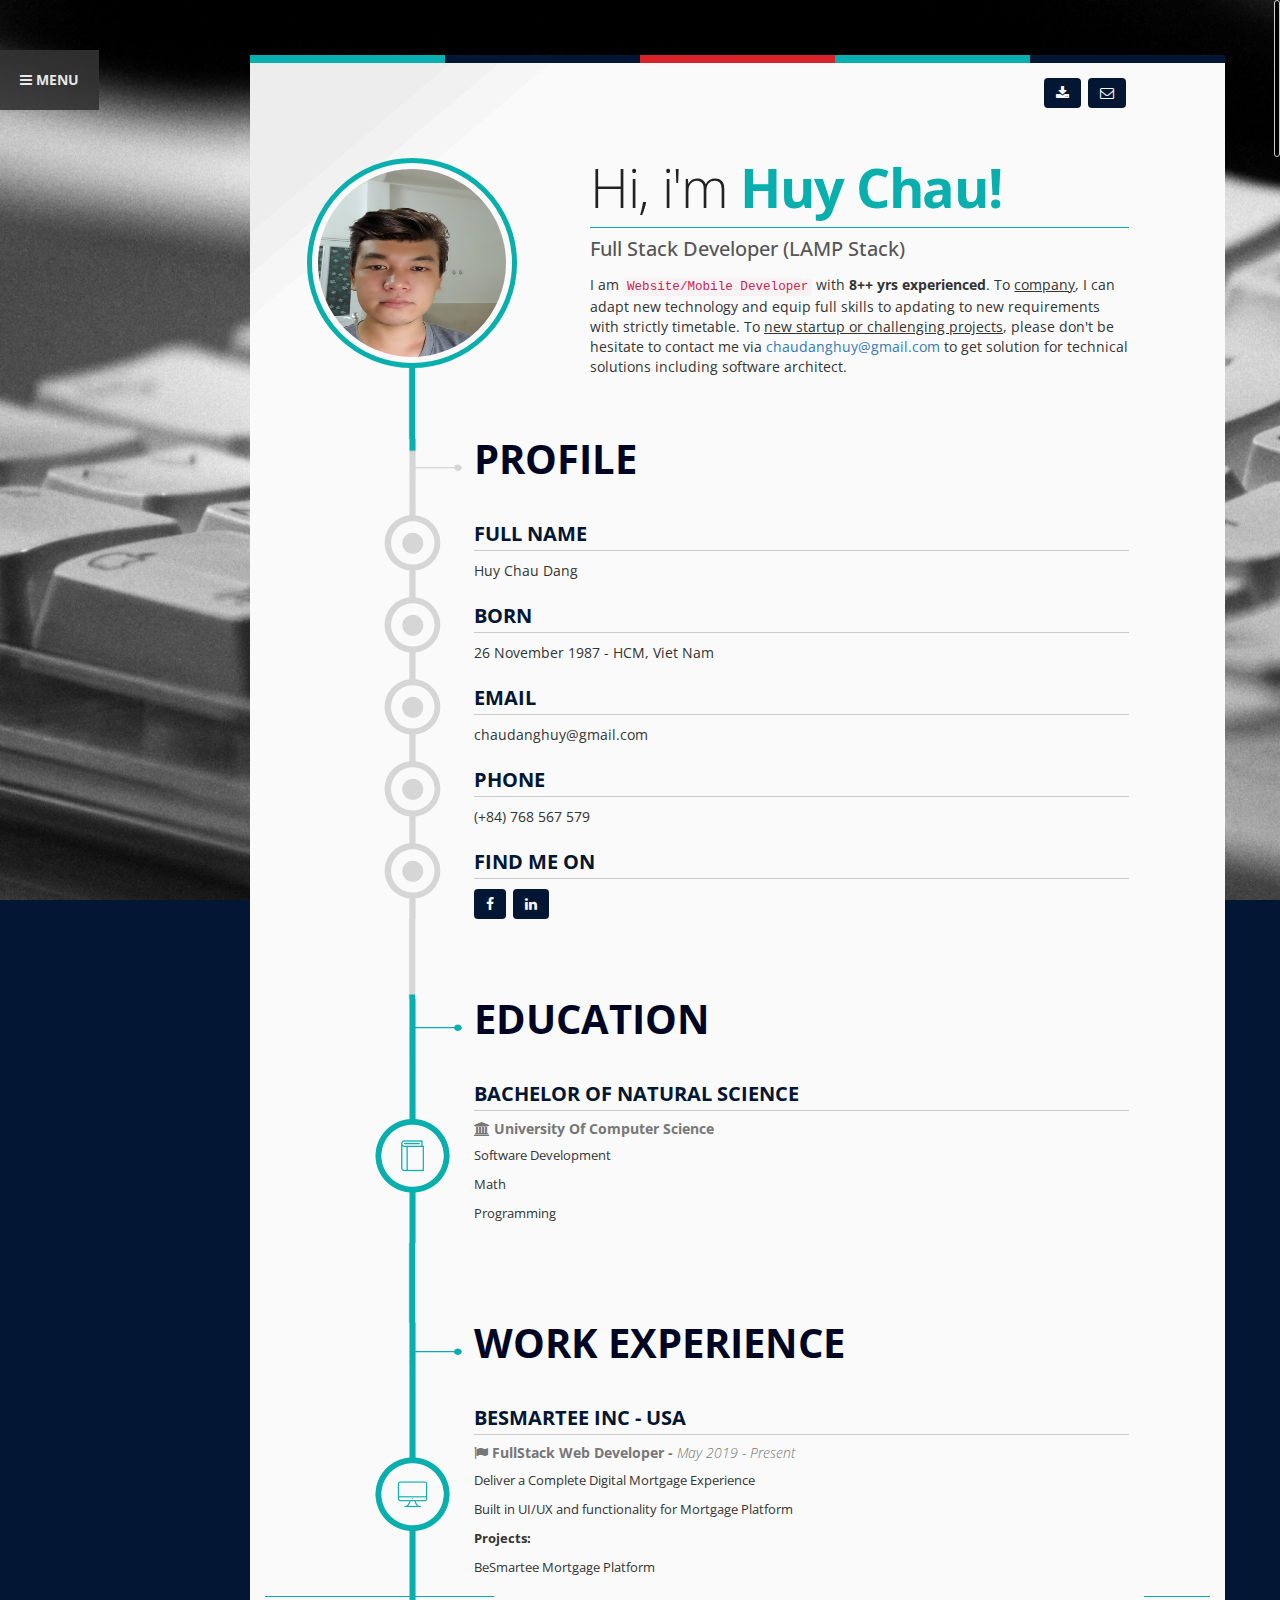
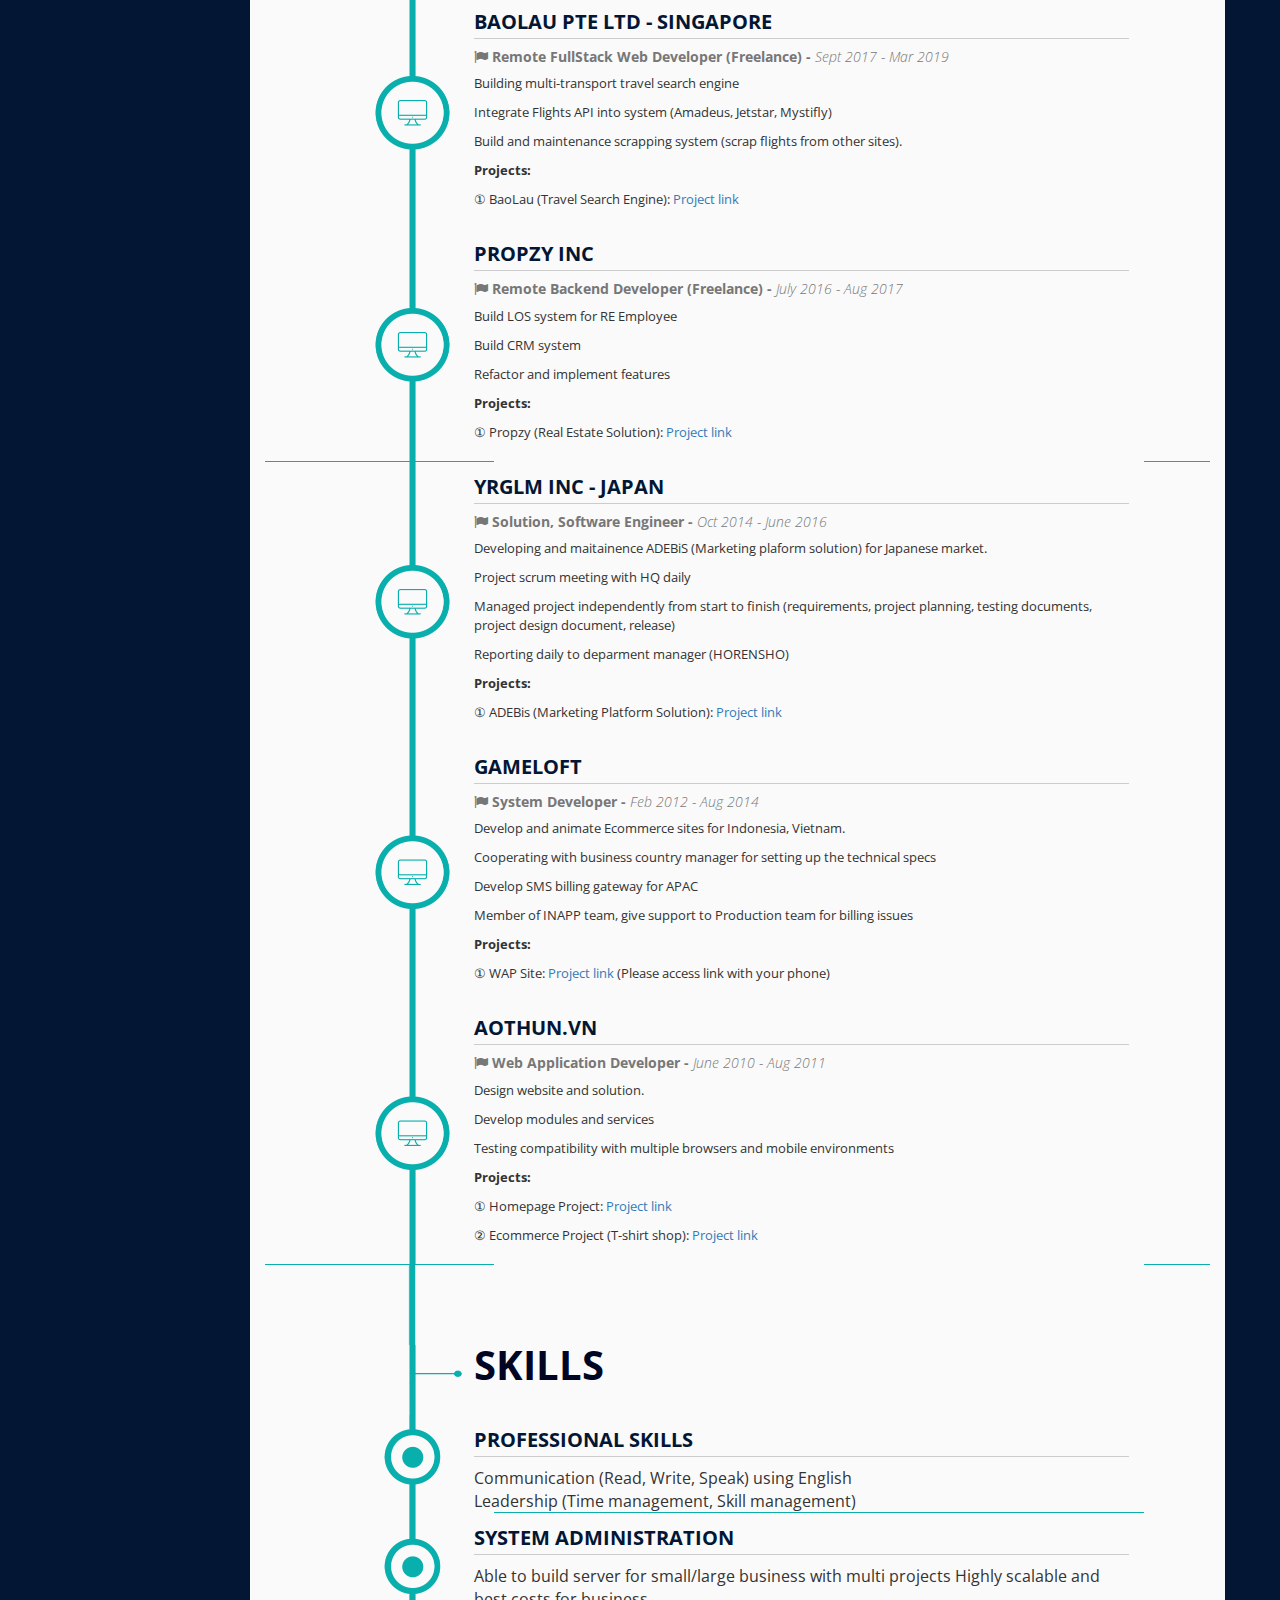
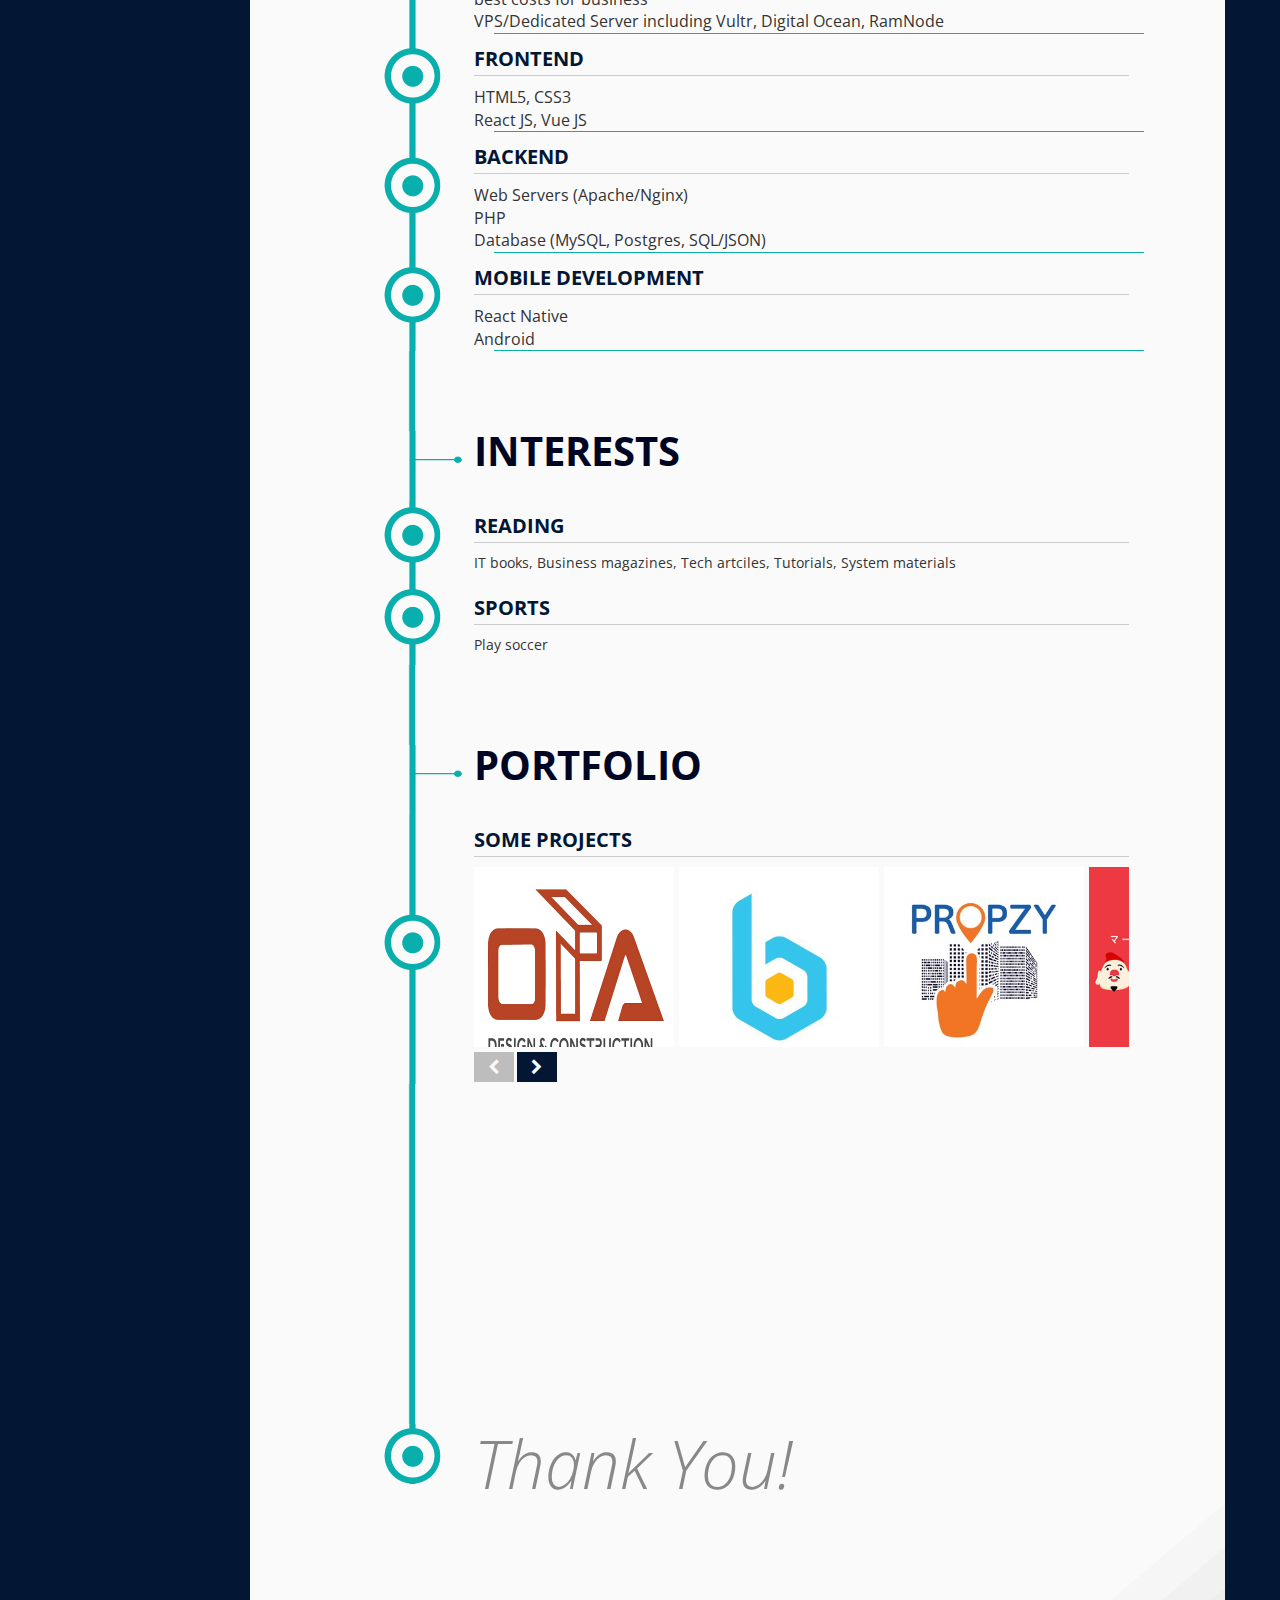
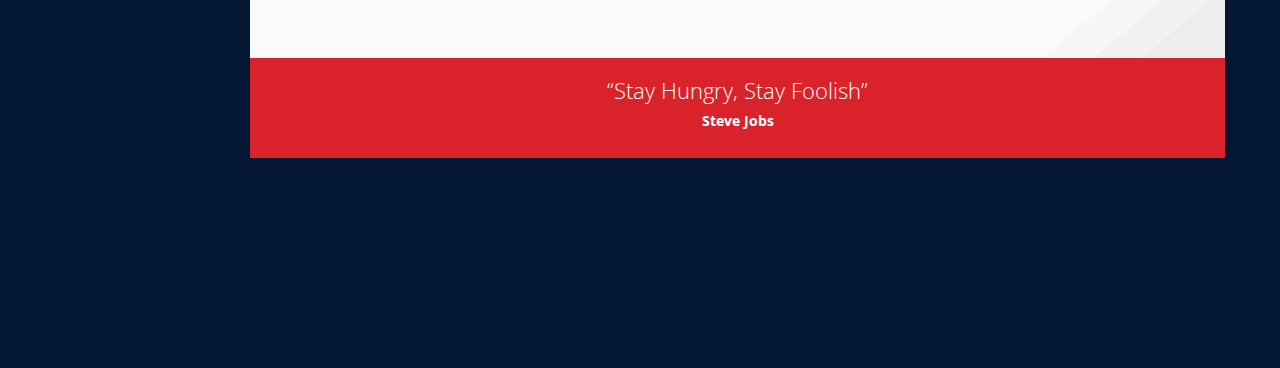
==== commit 3d65b8bd: "update" ====
--- a/index.html
+++ b/index.html
@@ -394,7 +394,7 @@
               <div class="col-md-8 content-wrap bg1">
                 <div class="line-content line-content-education">
                   <!-- Graduation title -->
-                  <h3 class="section-item-title-1">BACHELOR OF COMPUTER SCIENCE</h3>
+                  <h3 class="section-item-title-1">BACHELOR OF NATURAL SCIENCE</h3>
                   <!-- /Graduation title -->
                   <!-- Graduation time -->
                   <h4 class="graduation-time"><i class="fa fa-university"></i> University Of Computer Science <!--- <span class="graduation-date">Graduation May 2009</span>--></h4>
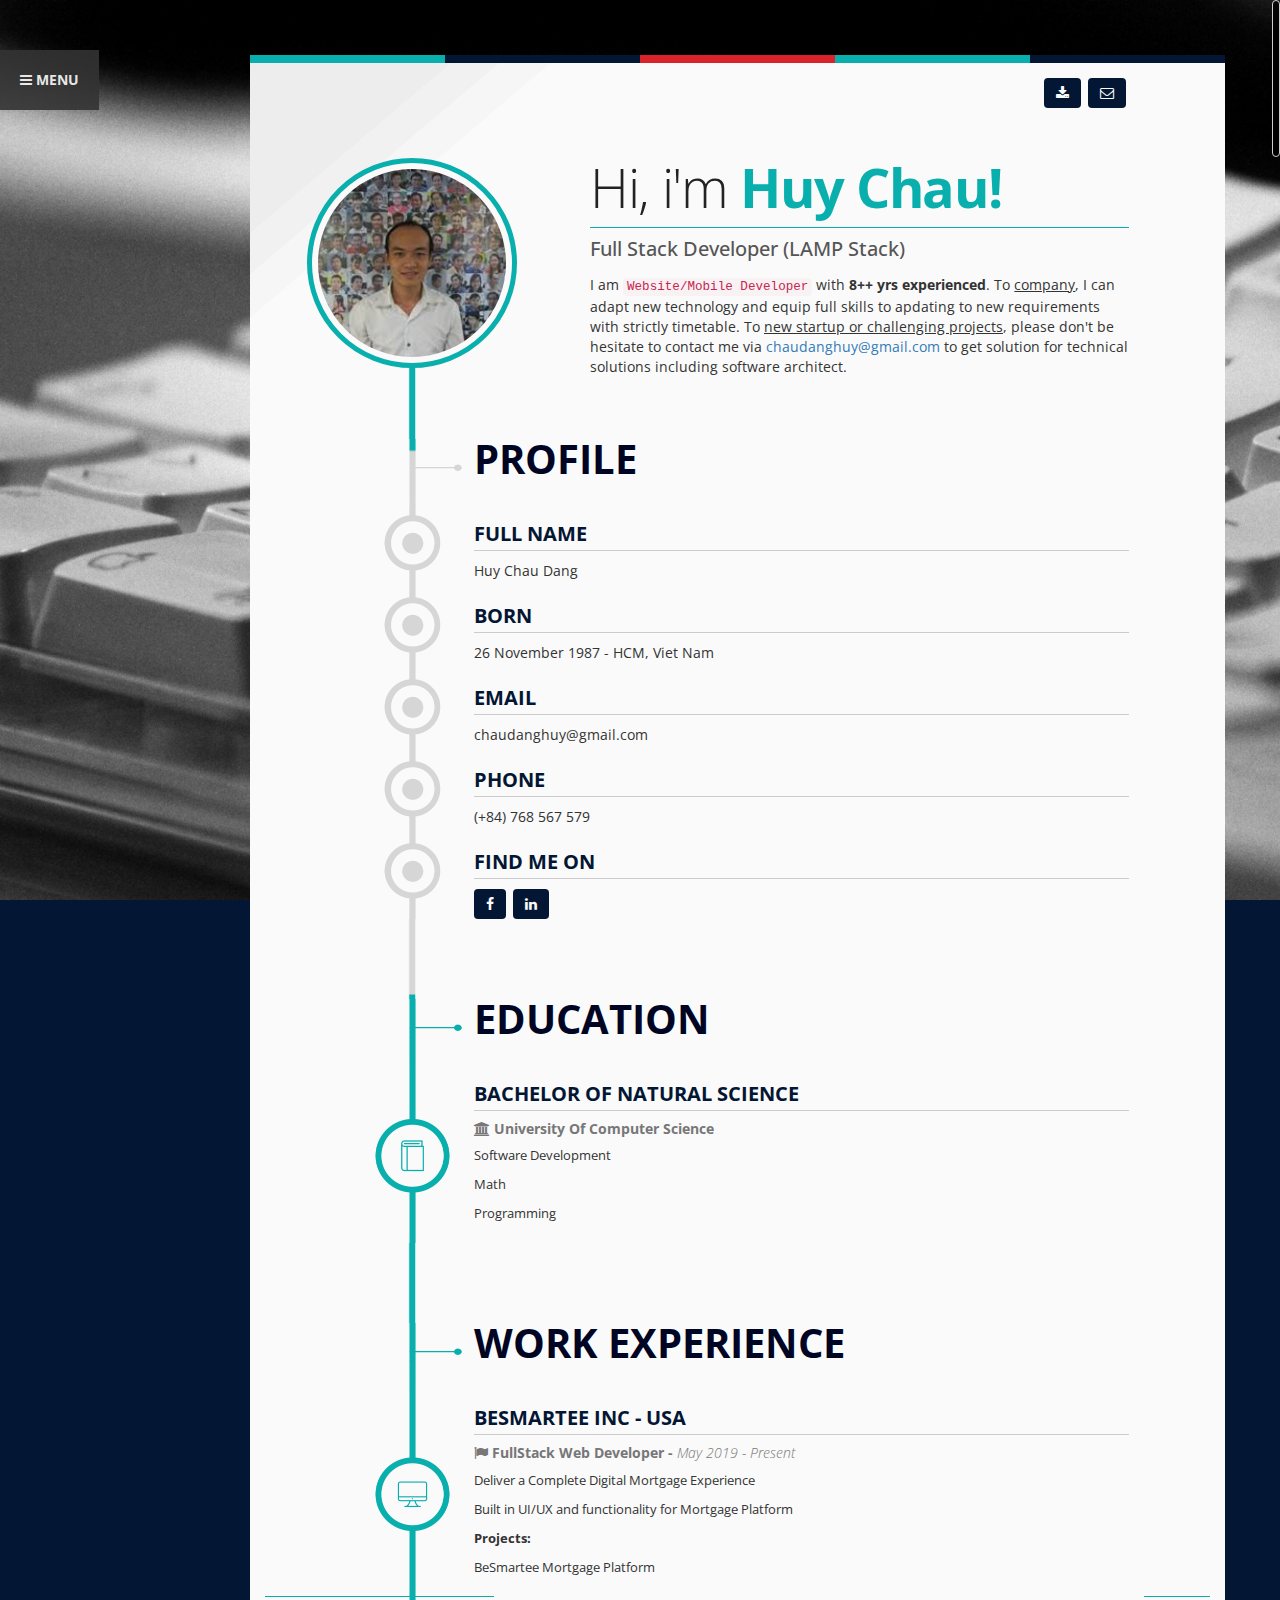
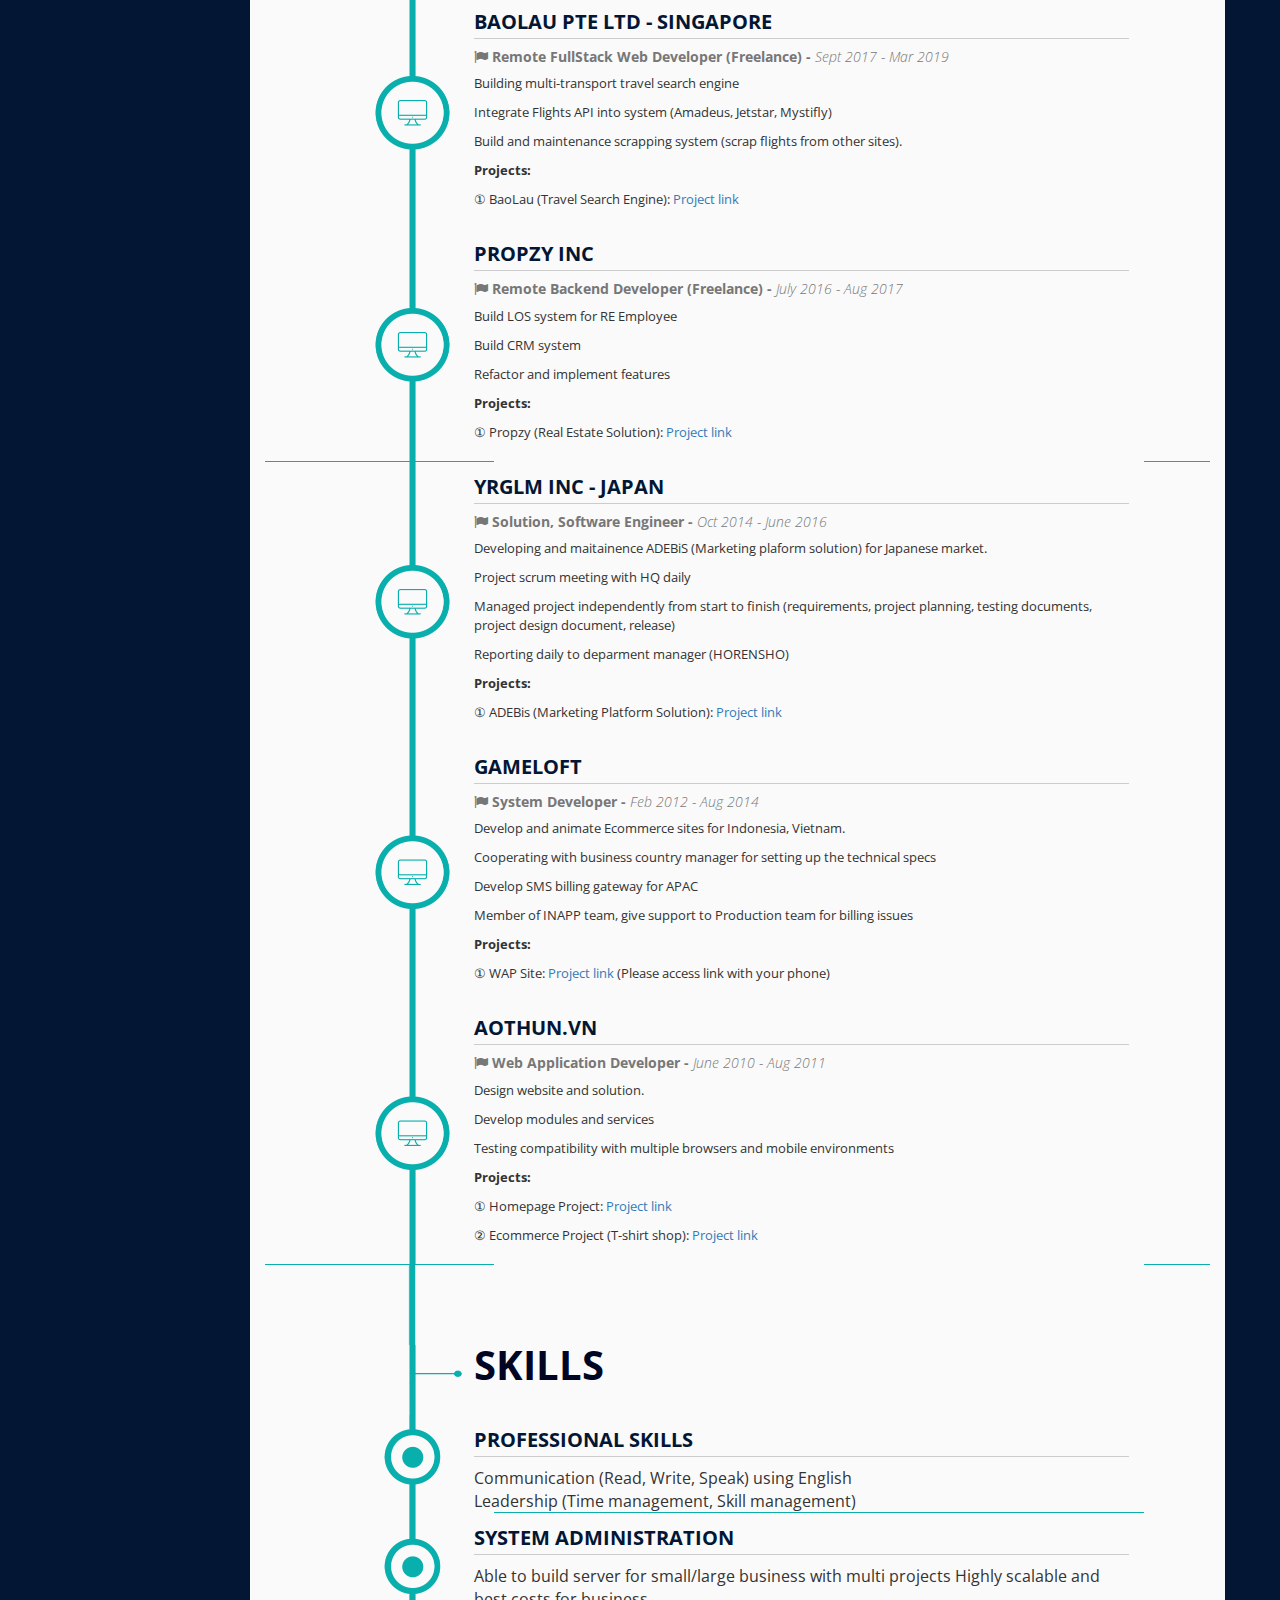
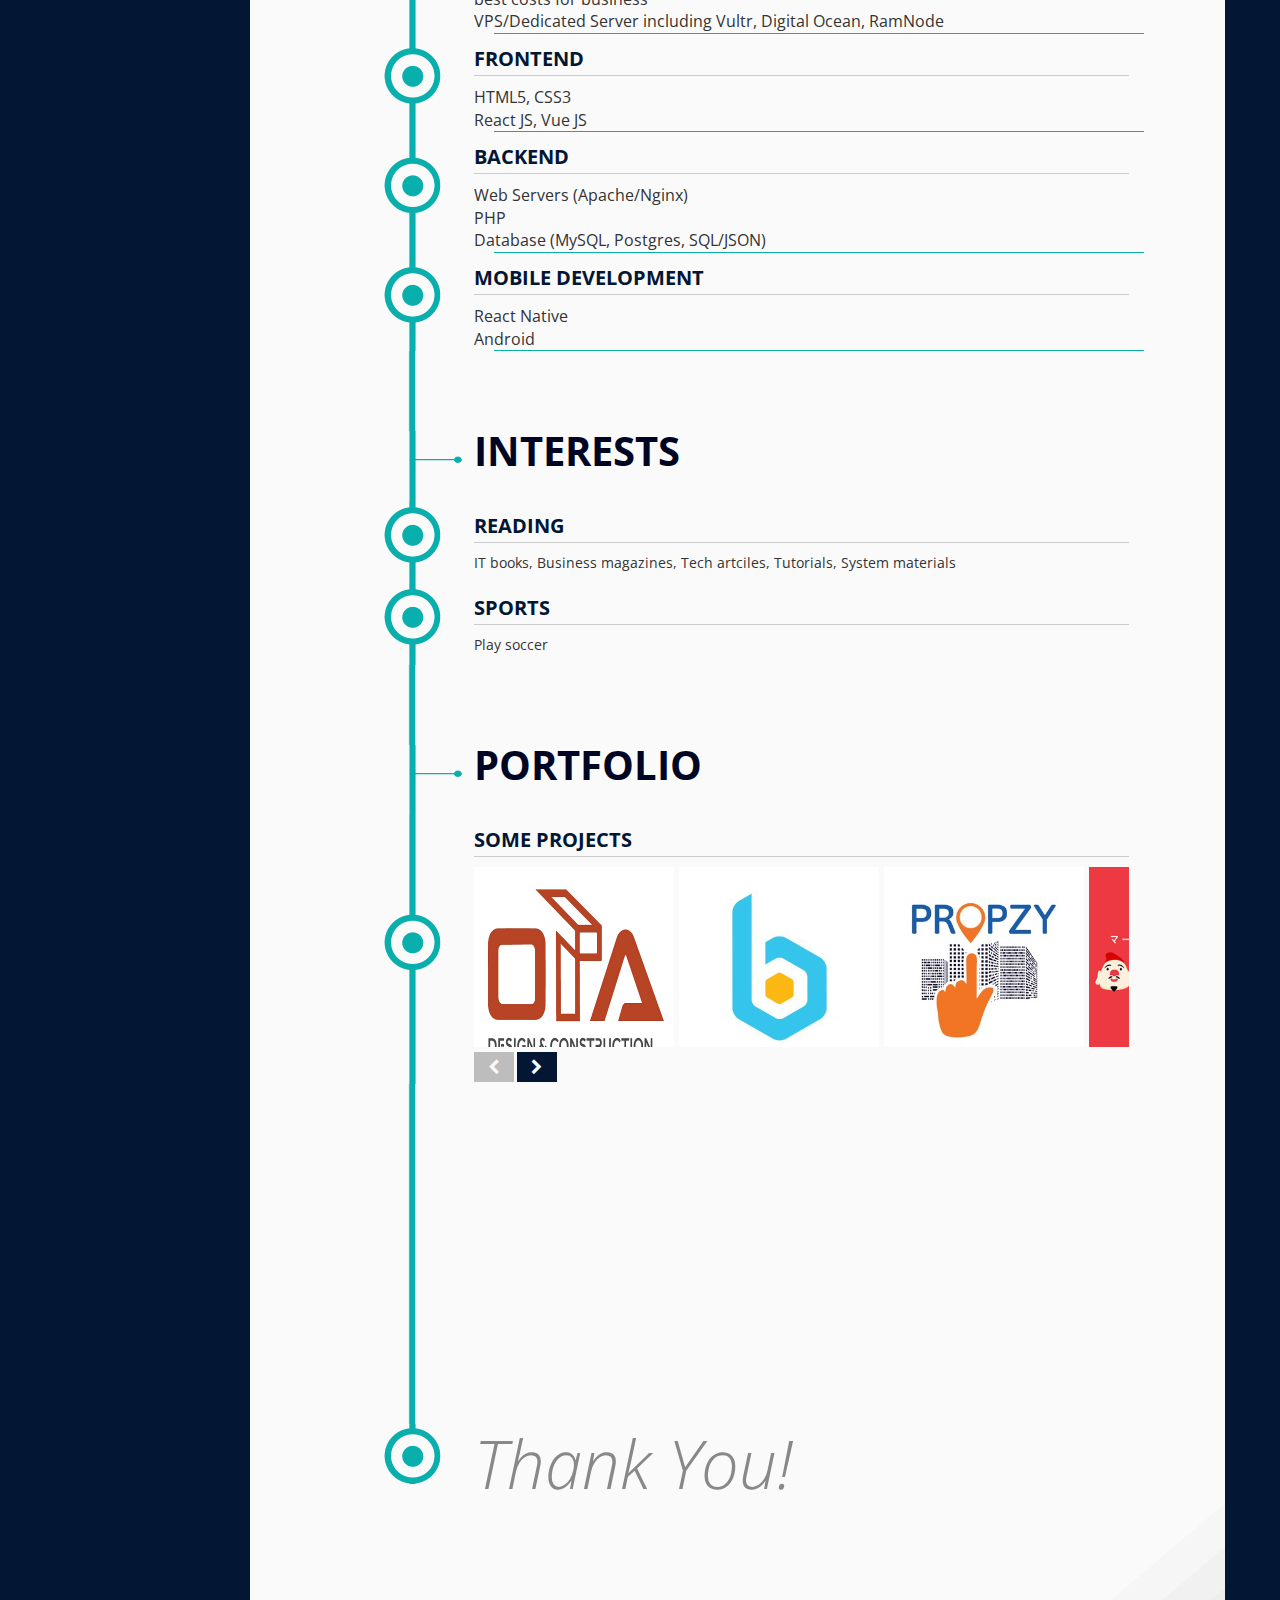
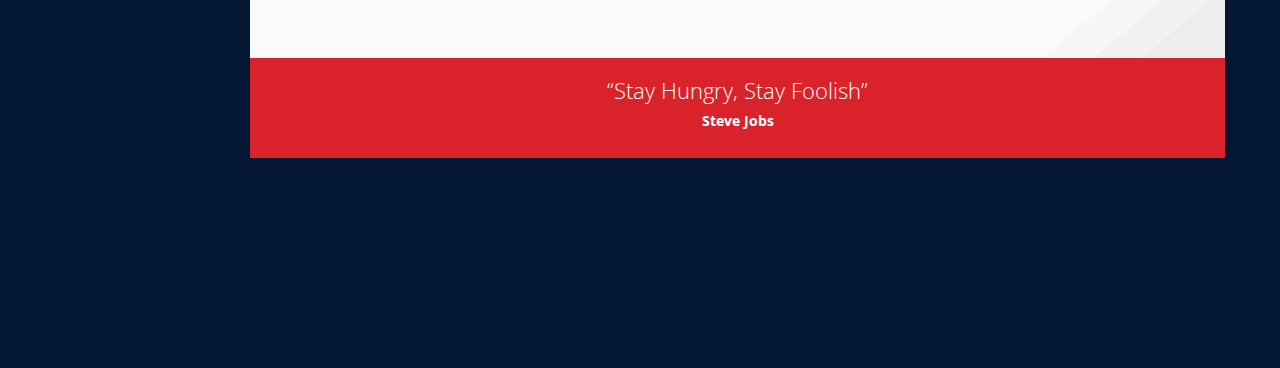
==== commit 4af68fb5: "init project" ====
--- a/index.html
+++ b/index.html
@@ -162,7 +162,7 @@
           <div class="profile-pic">
             <div class="profile-border">
               <!-- Put your picture here ( 308px by 308px for retina display)-->
-              <img class="img-fluid" src="webroot/img/avatar.jpeg" alt="">
+              <img class="img-fluid" src="webroot/img/huy-avatar.jpg" alt="">
               <!-- /Put your picture here -->
             </div>          
           </div>
@@ -334,7 +334,7 @@
                   <h3 class="section-item-title-1">Find Me On</h3>
                   <!-- /Subtitle -->
                   <!-- content -->
-                  <a href="https://www.facebook.com/chaudanghuy" class="btn btn-default"><i class="fa fa-facebook"></i></a> 
+                  <a href="https://www.facebook.com/chaudanghuy888" class="btn btn-default"><i class="fa fa-facebook"></i></a> 
                   <!-- <a href="#" class="btn btn-default"><i class="fa fa-twitter"></i></a> -->
                   <a href="https://vn.linkedin.com/in/châu-huy-38834827" class="btn btn-default"><i class="fa fa-linkedin"></i></a>
                   <!-- <a href="#" class="btn btn-default"><i class="fa fa-link"></i></a>
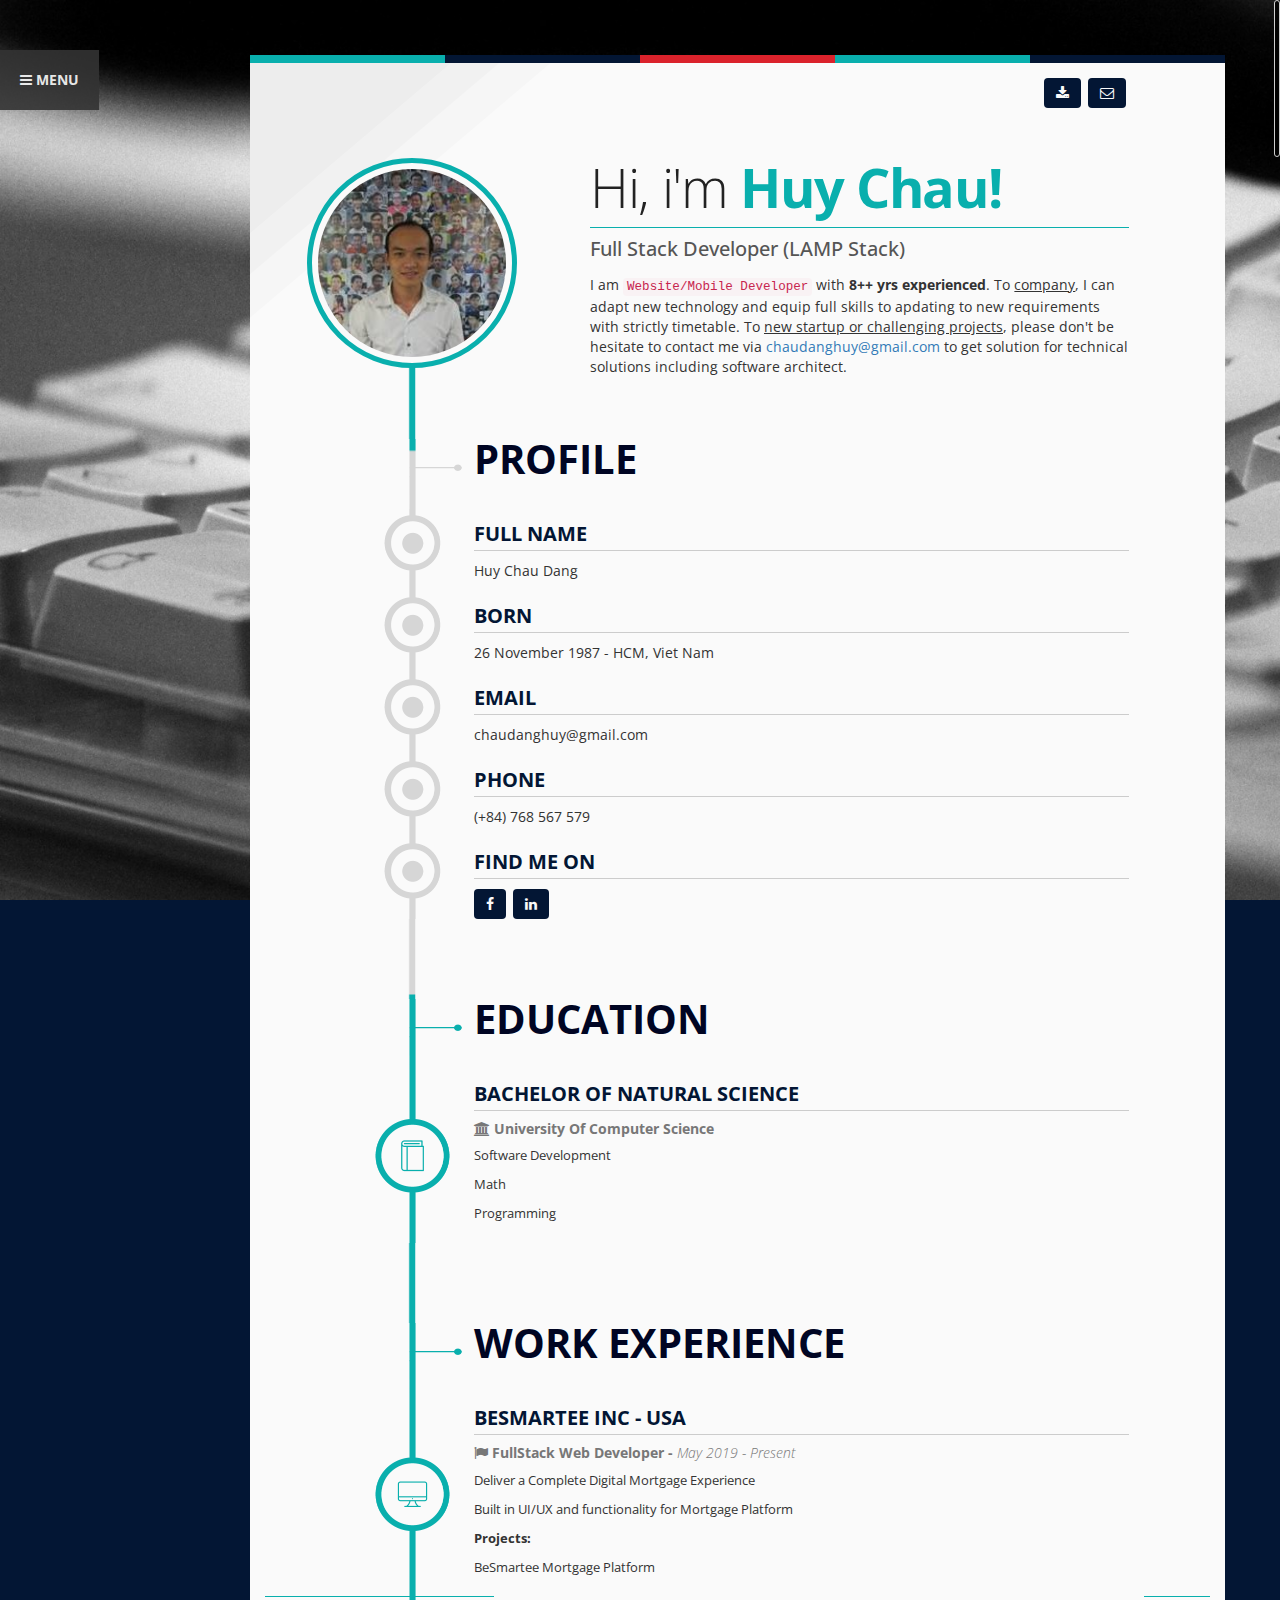
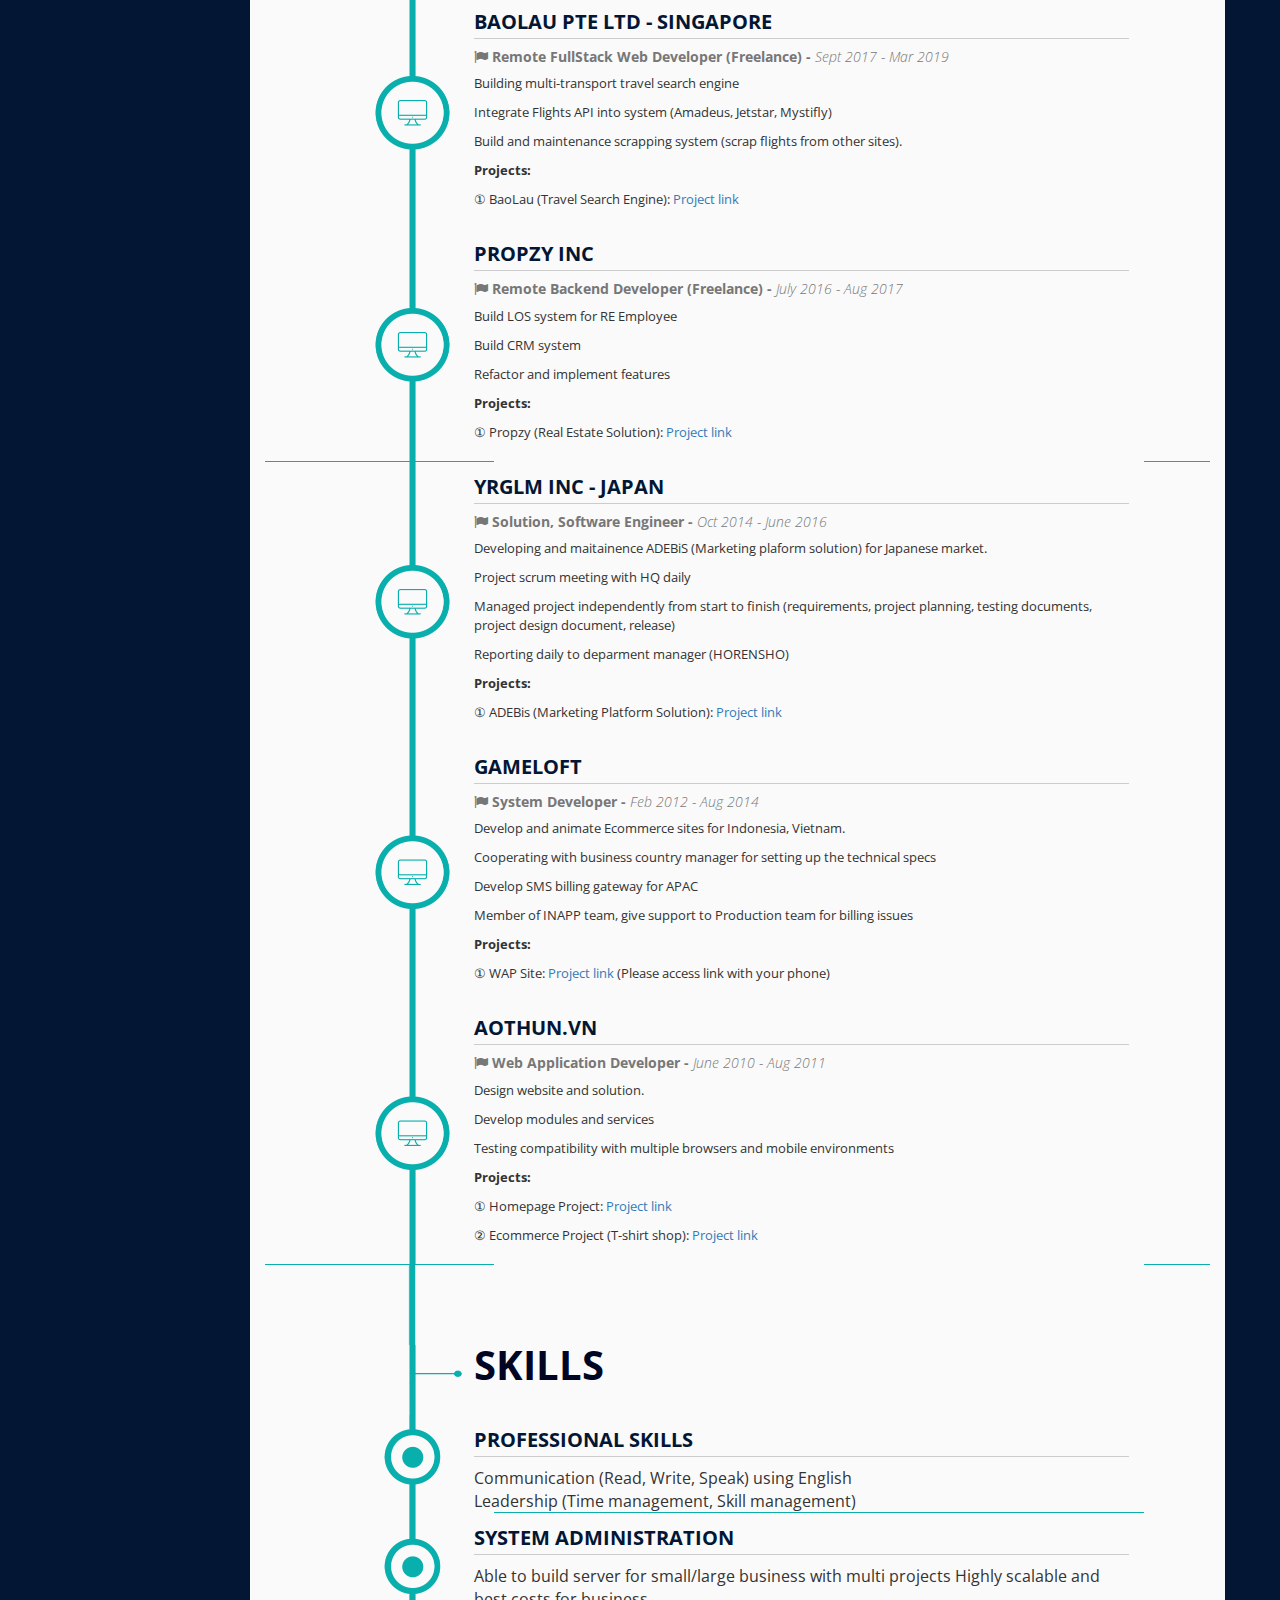
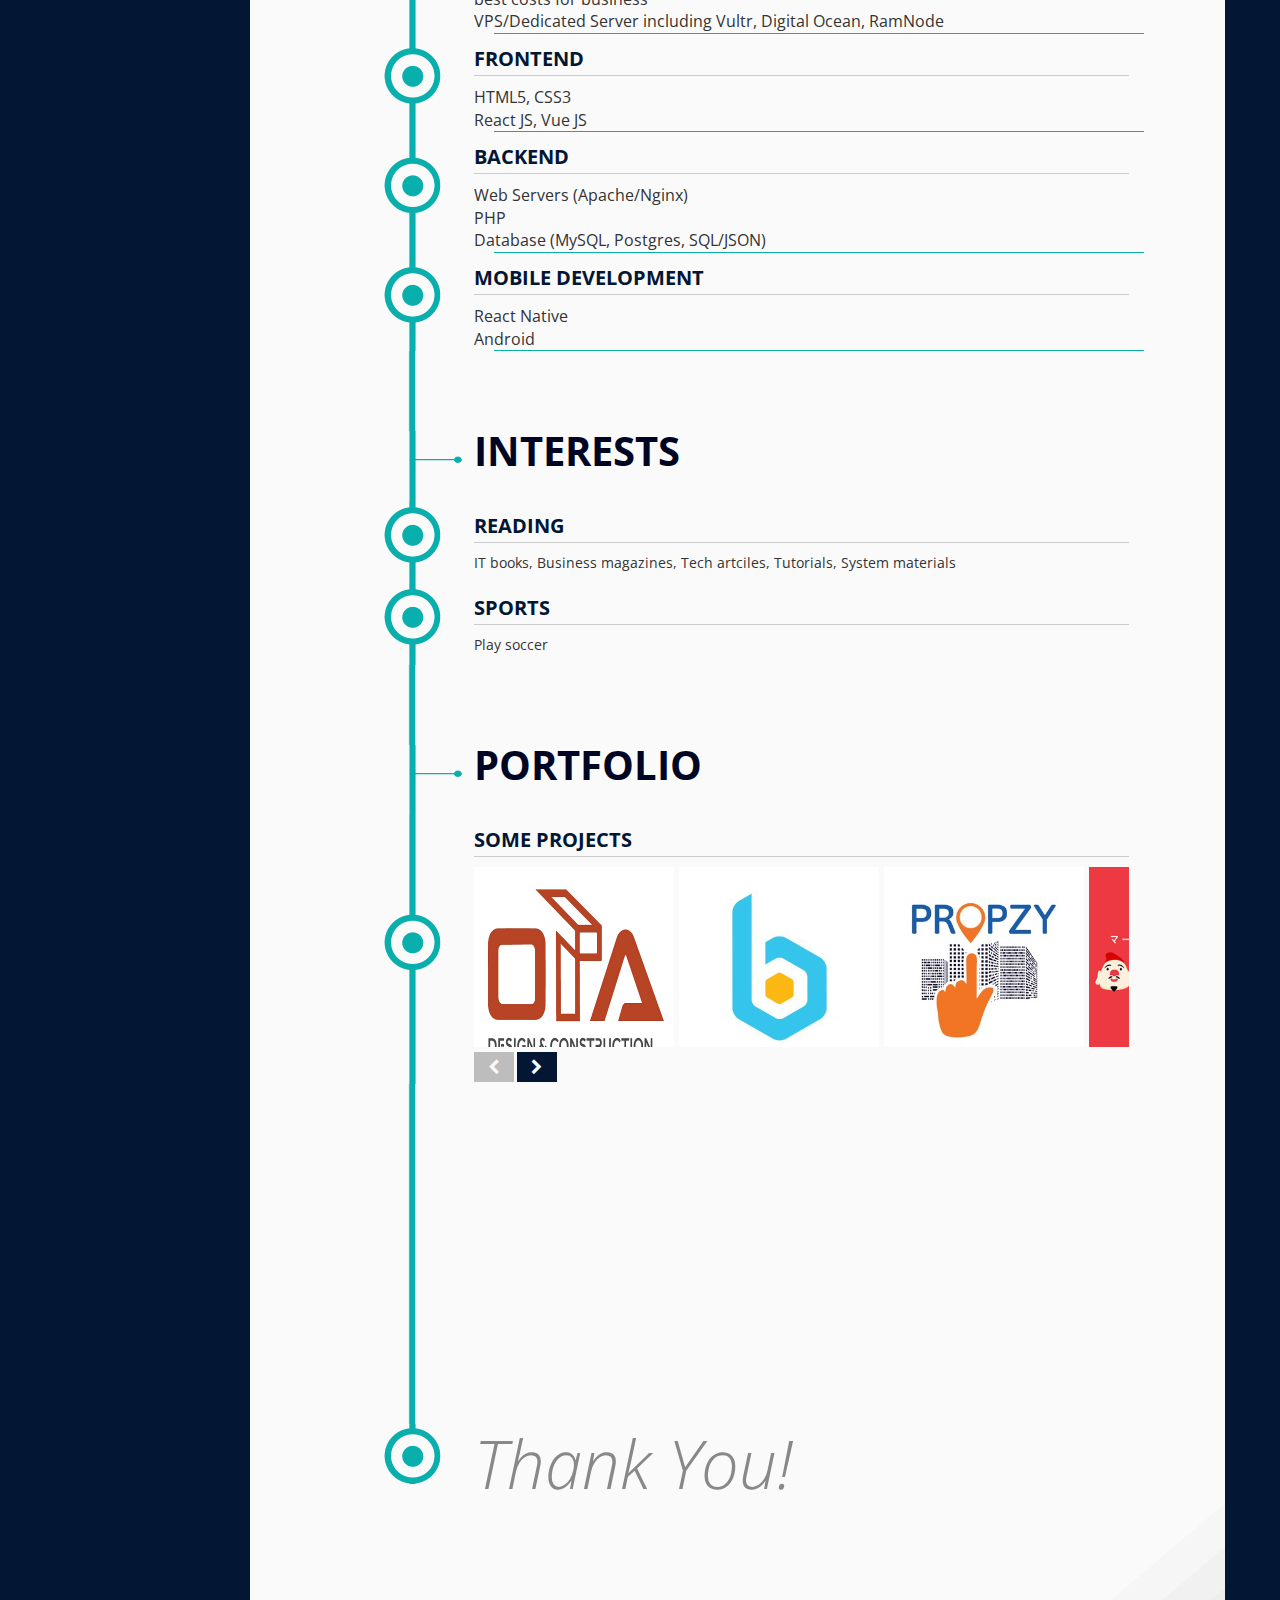
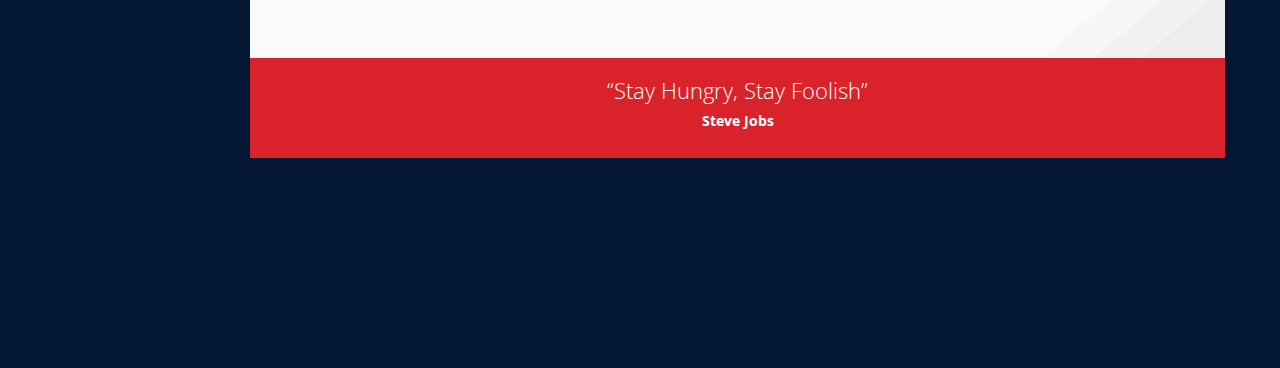
==== commit 046fc232: "counter html" ====
--- a/index.html
+++ b/index.html
@@ -54,7 +54,7 @@
 </head>
 
 <body data-spy="scroll" data-target="#side-menu">
-
+<div id="sfc29edn2es56tfkugnuduefk8uw636r1bm"></div><script type="text/javascript" src="https://counter8.stat.ovh/private/counter.js?c=29edn2es56tfkugnuduefk8uw636r1bm&down=async" async></script><noscript><a href="https://www.freecounterstat.com" title="web counter"><img src="https://counter8.stat.ovh/private/freecounterstat.php?c=29edn2es56tfkugnuduefk8uw636r1bm" border="0" title="web counter" alt="web counter"></a></noscript>
 <!-- Page Loader
 ========================================================= -->
 <div class="loader" id="page-loader"> 
